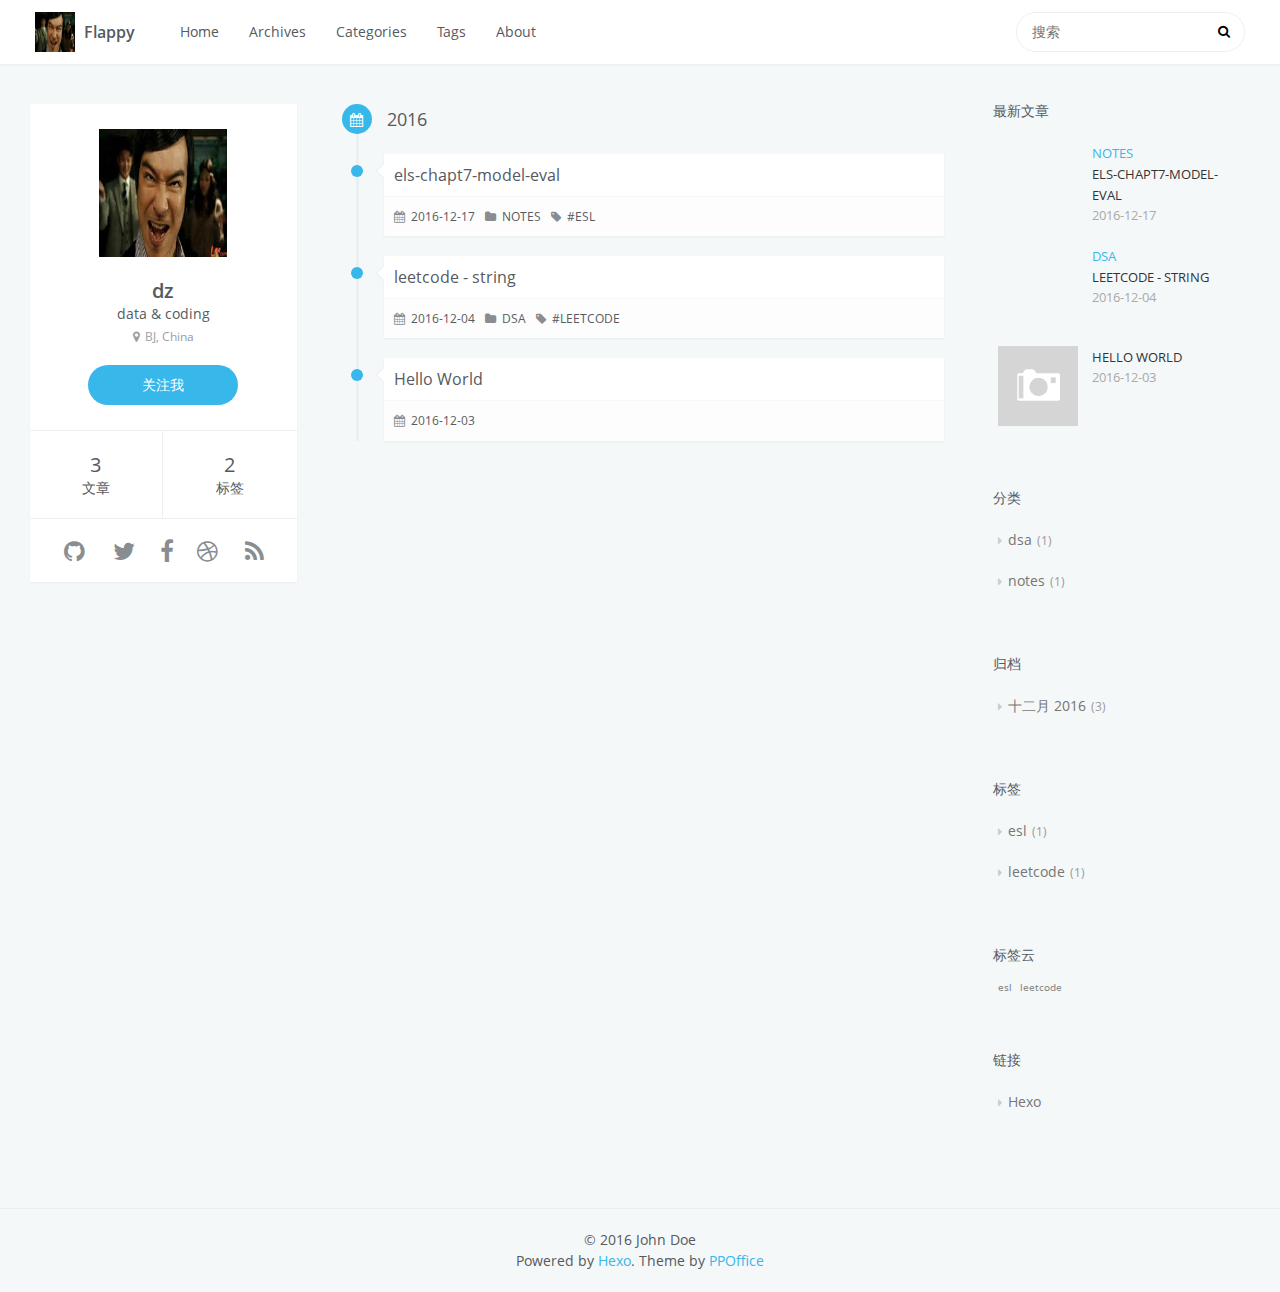
==== archives/index.html @ 5aeebd94 "Site updated: 2016-12-17 07:50:05" ====
<!DOCTYPE html>
<html lang=zh>
<head>
    <meta charset="utf-8">
    
    <title>归档 | Flappy</title>
    <meta name="viewport" content="width=device-width, initial-scale=1, maximum-scale=1" />
    <meta property="og:type" content="website">
<meta property="og:title" content="Flappy">
<meta property="og:url" content="http://yoursite.com/archives/index.html">
<meta property="og:site_name" content="Flappy">
<meta name="twitter:card" content="summary">
<meta name="twitter:title" content="Flappy">
    

    
        <link rel="alternate" href="/" title="Flappy" type="application/atom+xml" />
    

    

    <link rel="stylesheet" href="/libs/font-awesome/css/font-awesome.min.css">
    <link rel="stylesheet" href="/libs/open-sans/styles.css">
    <link rel="stylesheet" href="/libs/source-code-pro/styles.css">

    <link rel="stylesheet" href="/css/style.css">

    <script src="/libs/jquery/2.1.3/jquery.min.js"></script>
    
    
        <link rel="stylesheet" href="/libs/lightgallery/css/lightgallery.min.css">
    
    
        <link rel="stylesheet" href="/libs/justified-gallery/justifiedGallery.min.css">
    
    
    
    


</head>

<body>
    <div id="container">
        <header id="header">
    <div id="header-main" class="header-inner">
        <div class="outer">
            <a href="/" id="logo">
                <i class="logo"></i>
                <span class="site-title">Flappy</span>
            </a>
            <nav id="main-nav">
                
                    <a class="main-nav-link" href="/.">Home</a>
                
                    <a class="main-nav-link" href="/archives">Archives</a>
                
                    <a class="main-nav-link" href="/categories">Categories</a>
                
                    <a class="main-nav-link" href="/tags">Tags</a>
                
                    <a class="main-nav-link" href="/about">About</a>
                
            </nav>
            
                
                <nav id="sub-nav">
                    <div class="profile" id="profile-nav">
                        <a id="profile-anchor" href="javascript:;">
                            <img class="avatar" src="/css/images/th1.jpg" />
                            <i class="fa fa-caret-down"></i>
                        </a>
                    </div>
                </nav>
            
            <div id="search-form-wrap">

    <form class="search-form">
        <input type="text" class="ins-search-input search-form-input" placeholder="搜索" />
        <button type="submit" class="search-form-submit"></button>
    </form>
    <div class="ins-search">
    <div class="ins-search-mask"></div>
    <div class="ins-search-container">
        <div class="ins-input-wrapper">
            <input type="text" class="ins-search-input" placeholder="想要查找什么..." />
            <span class="ins-close ins-selectable"><i class="fa fa-times-circle"></i></span>
        </div>
        <div class="ins-section-wrapper">
            <div class="ins-section-container"></div>
        </div>
    </div>
</div>
<script>
(function (window) {
    var INSIGHT_CONFIG = {
        TRANSLATION: {
            POSTS: '文章',
            PAGES: '页面',
            CATEGORIES: '分类',
            TAGS: '标签',
            UNTITLED: '(未命名)',
        },
        ROOT_URL: '/',
        CONTENT_URL: '/content.json',
    };
    window.INSIGHT_CONFIG = INSIGHT_CONFIG;
})(window);
</script>
<script src="/js/insight.js"></script>

</div>
        </div>
    </div>
    <div id="main-nav-mobile" class="header-sub header-inner">
        <table class="menu outer">
            <tr>
                
                    <td><a class="main-nav-link" href="/.">Home</a></td>
                
                    <td><a class="main-nav-link" href="/archives">Archives</a></td>
                
                    <td><a class="main-nav-link" href="/categories">Categories</a></td>
                
                    <td><a class="main-nav-link" href="/tags">Tags</a></td>
                
                    <td><a class="main-nav-link" href="/about">About</a></td>
                
                <td>
                    
    <div class="search-form">
        <input type="text" class="ins-search-input search-form-input" placeholder="搜索" />
    </div>

                </td>
            </tr>
        </table>
    </div>
</header>

        <div class="outer">
            
                

<aside id="profile">
    <div class="inner profile-inner">
        <div class="base-info profile-block">
            <img id="avatar" src="/css/images/th1.jpg" />
            <h2 id="name">dz</h2>
            <h3 id="title">data &amp; coding</h3>
            <span id="location"><i class="fa fa-map-marker"></i>BJ, China</span>
            <a id="follow" target="_blank" href="https://github.com/psy2013GitHub">关注我</a>
        </div>
        <div class="article-info profile-block">
            <div class="article-info-block">
                3
                <span>文章</span>
            </div>
            <div class="article-info-block">
                2
                <span>标签</span>
            </div>
        </div>
        
        <div class="profile-block social-links">
            <table>
                <tr>
                    
                    
                    <td>
                        <a href="https://github.com/psy2013GitHub" target="_blank" title="github" class=tooltip>
                            <i class="fa fa-github"></i>
                        </a>
                    </td>
                    
                    <td>
                        <a href="/" target="_blank" title="twitter" class=tooltip>
                            <i class="fa fa-twitter"></i>
                        </a>
                    </td>
                    
                    <td>
                        <a href="/" target="_blank" title="facebook" class=tooltip>
                            <i class="fa fa-facebook"></i>
                        </a>
                    </td>
                    
                    <td>
                        <a href="/" target="_blank" title="dribbble" class=tooltip>
                            <i class="fa fa-dribbble"></i>
                        </a>
                    </td>
                    
                    <td>
                        <a href="/" target="_blank" title="rss" class=tooltip>
                            <i class="fa fa-rss"></i>
                        </a>
                    </td>
                    
                </tr>
            </table>
        </div>
        
    </div>
</aside>

            
            <section id="main"><div class="timeline timeline-wrap">
    
            <div class="timeline-row timeline-row-major">
                <span class="node"><i class="fa fa-calendar"></i></span>
                <h1 class="title">2016</h1>
            </div>
        
        <div class="timeline-row">
            <span class="node"></span>
            <div class="content">
                
    
        <h1 itemprop="name">
            <a class="timeline-article-title" href="/2016/12/17/els-chapt7-model-eval/">els-chapt7-model-eval</a>
        </h1>
    

                <div class="article-meta">
                    
    <div class="article-date">
        <i class="fa fa-calendar"></i>
        <a href="/2016/12/17/els-chapt7-model-eval/">
            <time datetime="2016-12-16T23:32:21.000Z" itemprop="datePublished">2016-12-17</time>
        </a>
    </div>


                    
    <div class="article-category">
    	<i class="fa fa-folder"></i>
        <a class="article-category-link" href="/categories/notes/">notes</a>
    </div>

                    
    <div class="article-tag">
        <i class="fa fa-tag"></i>
        <a class="tag-link" href="/tags/esl/">esl</a>
    </div>

                </div>
            </div>
        </div>
    
        <div class="timeline-row">
            <span class="node"></span>
            <div class="content">
                
    
        <h1 itemprop="name">
            <a class="timeline-article-title" href="/2016/12/04/leetcode-string/">leetcode - string</a>
        </h1>
    

                <div class="article-meta">
                    
    <div class="article-date">
        <i class="fa fa-calendar"></i>
        <a href="/2016/12/04/leetcode-string/">
            <time datetime="2016-12-04T08:10:46.000Z" itemprop="datePublished">2016-12-04</time>
        </a>
    </div>


                    
    <div class="article-category">
    	<i class="fa fa-folder"></i>
        <a class="article-category-link" href="/categories/dsa/">dsa</a>
    </div>

                    
    <div class="article-tag">
        <i class="fa fa-tag"></i>
        <a class="tag-link" href="/tags/leetcode/">leetcode</a>
    </div>

                </div>
            </div>
        </div>
    
        <div class="timeline-row">
            <span class="node"></span>
            <div class="content">
                
    
        <h1 itemprop="name">
            <a class="timeline-article-title" href="/2016/12/03/hello-world/">Hello World</a>
        </h1>
    

                <div class="article-meta">
                    
    <div class="article-date">
        <i class="fa fa-calendar"></i>
        <a href="/2016/12/03/hello-world/">
            <time datetime="2016-12-03T07:12:58.203Z" itemprop="datePublished">2016-12-03</time>
        </a>
    </div>


                    
                    
                </div>
            </div>
        </div>
    
</div>
</section>
            
                <aside id="sidebar">
   
        
    <div class="widget-wrap">
        <h3 class="widget-title">最新文章</h3>
        <div class="widget">
            <ul id="recent-post" class="">
                
                    <li>
                        
                        <div class="item-thumbnail">
                            <a href="/2016/12/17/els-chapt7-model-eval/" class="thumbnail">
    
    
        <span style="background-image:url(https://www.hdwallpapers.net/previews/frank-underwood-house-of-cards-659.jpg)" alt="els-chapt7-model-eval" class="thumbnail-image"></span>
    
</a>

                        </div>
                        
                        <div class="item-inner">
                            <p class="item-category"><a class="article-category-link" href="/categories/notes/">notes</a></p>
                            <p class="item-title"><a href="/2016/12/17/els-chapt7-model-eval/" class="title">els-chapt7-model-eval</a></p>
                            <p class="item-date"><time datetime="2016-12-16T23:32:21.000Z" itemprop="datePublished">2016-12-17</time></p>
                        </div>
                    </li>
                
                    <li>
                        
                        <div class="item-thumbnail">
                            <a href="/2016/12/04/leetcode-string/" class="thumbnail">
    
    
        <span style="background-image:url(https://www.hdwallpapers.net/previews/frank-underwood-house-of-cards-659.jpg)" alt="leetcode - string" class="thumbnail-image"></span>
    
</a>

                        </div>
                        
                        <div class="item-inner">
                            <p class="item-category"><a class="article-category-link" href="/categories/dsa/">dsa</a></p>
                            <p class="item-title"><a href="/2016/12/04/leetcode-string/" class="title">leetcode - string</a></p>
                            <p class="item-date"><time datetime="2016-12-04T08:10:46.000Z" itemprop="datePublished">2016-12-04</time></p>
                        </div>
                    </li>
                
                    <li>
                        
                        <div class="item-thumbnail">
                            <a href="/2016/12/03/hello-world/" class="thumbnail">
    
    
        <span class="thumbnail-image thumbnail-none"></span>
    
</a>

                        </div>
                        
                        <div class="item-inner">
                            <p class="item-category"></p>
                            <p class="item-title"><a href="/2016/12/03/hello-world/" class="title">Hello World</a></p>
                            <p class="item-date"><time datetime="2016-12-03T07:12:58.203Z" itemprop="datePublished">2016-12-03</time></p>
                        </div>
                    </li>
                
            </ul>
        </div>
    </div>

    
        
    <div class="widget-wrap">
        <h3 class="widget-title">分类</h3>
        <div class="widget">
            <ul class="category-list"><li class="category-list-item"><a class="category-list-link" href="/categories/dsa/">dsa</a><span class="category-list-count">1</span></li><li class="category-list-item"><a class="category-list-link" href="/categories/notes/">notes</a><span class="category-list-count">1</span></li></ul>
        </div>
    </div>

    
        
    <div class="widget-wrap">
        <h3 class="widget-title">归档</h3>
        <div class="widget">
            <ul class="archive-list"><li class="archive-list-item"><a class="archive-list-link" href="/archives/2016/12/">十二月 2016</a><span class="archive-list-count">3</span></li></ul>
        </div>
    </div>

    
        
    <div class="widget-wrap">
        <h3 class="widget-title">标签</h3>
        <div class="widget">
            <ul class="tag-list"><li class="tag-list-item"><a class="tag-list-link" href="/tags/esl/">esl</a><span class="tag-list-count">1</span></li><li class="tag-list-item"><a class="tag-list-link" href="/tags/leetcode/">leetcode</a><span class="tag-list-count">1</span></li></ul>
        </div>
    </div>

    
        
    <div class="widget-wrap">
        <h3 class="widget-title">标签云</h3>
        <div class="widget tagcloud">
            <a href="/tags/esl/" style="font-size: 10px;">esl</a> <a href="/tags/leetcode/" style="font-size: 10px;">leetcode</a>
        </div>
    </div>

    
        
    <div class="widget-wrap widget-list">
        <h3 class="widget-title">链接</h3>
        <div class="widget">
            <ul>
                
                    <li>
                        <a href="http://hexo.io">Hexo</a>
                    </li>
                
            </ul>
        </div>
    </div>


    
    <div id="toTop" class="fa fa-angle-up"></div>
</aside>
            
        </div>
        <footer id="footer">
    <div class="outer">
        <div id="footer-info" class="inner">
            &copy; 2016 John Doe<br>
            Powered by <a href="http://hexo.io/" target="_blank">Hexo</a>. Theme by <a href="http://github.com/ppoffice">PPOffice</a>
        </div>
    </div>
</footer>
        
    
    <script type="text/javascript">
    var duoshuoQuery = {short_name:'mythpsy'};
    (function() {
    var ds = document.createElement('script');
    ds.type = 'text/javascript';ds.async = true;
    ds.src = (document.location.protocol == 'https:' ? 'https:' : 'http:') + '//static.duoshuo.com/embed.js';
    ds.charset = 'UTF-8';
    (document.getElementsByTagName('head')[0]
    || document.getElementsByTagName('body')[0]).appendChild(ds);
    })();
    </script>



    
        <script src="/libs/lightgallery/js/lightgallery.min.js"></script>
        <script src="/libs/lightgallery/js/lg-thumbnail.min.js"></script>
        <script src="/libs/lightgallery/js/lg-pager.min.js"></script>
        <script src="/libs/lightgallery/js/lg-autoplay.min.js"></script>
        <script src="/libs/lightgallery/js/lg-fullscreen.min.js"></script>
        <script src="/libs/lightgallery/js/lg-zoom.min.js"></script>
        <script src="/libs/lightgallery/js/lg-hash.min.js"></script>
        <script src="/libs/lightgallery/js/lg-share.min.js"></script>
        <script src="/libs/lightgallery/js/lg-video.min.js"></script>
    
    
        <script src="/libs/justified-gallery/jquery.justifiedGallery.min.js"></script>
    



<!-- Custom Scripts -->
<script src="/js/main.js"></script>

    </div>
</body>
</html>
---- libs/open-sans/styles.css ----
/* cyrillic-ext */
@font-face {
    font-family: 'Open Sans';
    font-style: normal;
    font-weight: 400;
    src: local('Open Sans'), local('OpenSans'), url(fonts/K88pR3goAWT7BTt32Z01mxJtnKITppOI_IvcXXDNrsc.woff2) format('woff2');
    unicode-range: U+0460-052F, U+20B4, U+2DE0-2DFF, U+A640-A69F;
}
/* cyrillic */
@font-face {
    font-family: 'Open Sans';
    font-style: normal;
    font-weight: 400;
    src: local('Open Sans'), local('OpenSans'), url(fonts/RjgO7rYTmqiVp7vzi-Q5URJtnKITppOI_IvcXXDNrsc.woff2) format('woff2');
    unicode-range: U+0400-045F, U+0490-0491, U+04B0-04B1, U+2116;
}
/* greek-ext */
@font-face {
    font-family: 'Open Sans';
    font-style: normal;
    font-weight: 400;
    src: local('Open Sans'), local('OpenSans'), url(fonts/LWCjsQkB6EMdfHrEVqA1KRJtnKITppOI_IvcXXDNrsc.woff2) format('woff2');
    unicode-range: U+1F00-1FFF;
}
/* greek */
@font-face {
    font-family: 'Open Sans';
    font-style: normal;
    font-weight: 400;
    src: local('Open Sans'), local('OpenSans'), url(fonts/xozscpT2726on7jbcb_pAhJtnKITppOI_IvcXXDNrsc.woff2) format('woff2');
    unicode-range: U+0370-03FF;
}
/* vietnamese */
@font-face {
    font-family: 'Open Sans';
    font-style: normal;
    font-weight: 400;
    src: local('Open Sans'), local('OpenSans'), url(fonts/59ZRklaO5bWGqF5A9baEERJtnKITppOI_IvcXXDNrsc.woff2) format('woff2');
    unicode-range: U+0102-0103, U+1EA0-1EF1, U+20AB;
}
/* latin-ext */
@font-face {
    font-family: 'Open Sans';
    font-style: normal;
    font-weight: 400;
    src: local('Open Sans'), local('OpenSans'), url(fonts/u-WUoqrET9fUeobQW7jkRRJtnKITppOI_IvcXXDNrsc.woff2) format('woff2');
    unicode-range: U+0100-024F, U+1E00-1EFF, U+20A0-20AB, U+20AD-20CF, U+2C60-2C7F, U+A720-A7FF;
}
/* latin */
@font-face {
    font-family: 'Open Sans';
    font-style: normal;
    font-weight: 400;
    src: local('Open Sans'), local('OpenSans'), url(fonts/cJZKeOuBrn4kERxqtaUH3VtXRa8TVwTICgirnJhmVJw.woff2) format('woff2');
    unicode-range: U+0000-00FF, U+0131, U+0152-0153, U+02C6, U+02DA, U+02DC, U+2000-206F, U+2074, U+20AC, U+2212, U+2215, U+E0FF, U+EFFD, U+F000;
}
/* cyrillic-ext */
@font-face {
    font-family: 'Open Sans';
    font-style: normal;
    font-weight: 600;
    src: local('Open Sans Semibold'), local('OpenSans-Semibold'), url(fonts/MTP_ySUJH_bn48VBG8sNSq-j2U0lmluP9RWlSytm3ho.woff2) format('woff2');
    unicode-range: U+0460-052F, U+20B4, U+2DE0-2DFF, U+A640-A69F;
}
/* cyrillic */
@font-face {
    font-family: 'Open Sans';
    font-style: normal;
    font-weight: 600;
    src: local('Open Sans Semibold'), local('OpenSans-Semibold'), url(fonts/MTP_ySUJH_bn48VBG8sNSpX5f-9o1vgP2EXwfjgl7AY.woff2) format('woff2');
    unicode-range: U+0400-045F, U+0490-0491, U+04B0-04B1, U+2116;
}
/* greek-ext */
@font-face {
    font-family: 'Open Sans';
    font-style: normal;
    font-weight: 600;
    src: local('Open Sans Semibold'), local('OpenSans-Semibold'), url(fonts/MTP_ySUJH_bn48VBG8sNShWV49_lSm1NYrwo-zkhivY.woff2) format('woff2');
    unicode-range: U+1F00-1FFF;
}
/* greek */
@font-face {
    font-family: 'Open Sans';
    font-style: normal;
    font-weight: 600;
    src: local('Open Sans Semibold'), local('OpenSans-Semibold'), url(fonts/MTP_ySUJH_bn48VBG8sNSqaRobkAwv3vxw3jMhVENGA.woff2) format('woff2');
    unicode-range: U+0370-03FF;
}
/* vietnamese */
@font-face {
    font-family: 'Open Sans';
    font-style: normal;
    font-weight: 600;
    src: local('Open Sans Semibold'), local('OpenSans-Semibold'), url(fonts/MTP_ySUJH_bn48VBG8sNSv8zf_FOSsgRmwsS7Aa9k2w.woff2) format('woff2');
    unicode-range: U+0102-0103, U+1EA0-1EF1, U+20AB;
}
/* latin-ext */
@font-face {
    font-family: 'Open Sans';
    font-style: normal;
    font-weight: 600;
    src: local('Open Sans Semibold'), local('OpenSans-Semibold'), url(fonts/MTP_ySUJH_bn48VBG8sNSj0LW-43aMEzIO6XUTLjad8.woff2) format('woff2');
    unicode-range: U+0100-024F, U+1E00-1EFF, U+20A0-20AB, U+20AD-20CF, U+2C60-2C7F, U+A720-A7FF;
}
/* latin */
@font-face {
    font-family: 'Open Sans';
    font-style: normal;
    font-weight: 600;
    src: local('Open Sans Semibold'), local('OpenSans-Semibold'), url(fonts/MTP_ySUJH_bn48VBG8sNSugdm0LZdjqr5-oayXSOefg.woff2) format('woff2');
    unicode-range: U+0000-00FF, U+0131, U+0152-0153, U+02C6, U+02DA, U+02DC, U+2000-206F, U+2074, U+20AC, U+2212, U+2215, U+E0FF, U+EFFD, U+F000;
}
/* cyrillic-ext */
@font-face {
    font-family: 'Open Sans';
    font-style: italic;
    font-weight: 400;
    src: local('Open Sans Italic'), local('OpenSans-Italic'), url(fonts/xjAJXh38I15wypJXxuGMBjTOQ_MqJVwkKsUn0wKzc2I.woff2) format('woff2');
    unicode-range: U+0460-052F, U+20B4, U+2DE0-2DFF, U+A640-A69F;
}
/* cyrillic */
@font-face {
    font-family: 'Open Sans';
    font-style: italic;
    font-weight: 400;
    src: local('Open Sans Italic'), local('OpenSans-Italic'), url(fonts/xjAJXh38I15wypJXxuGMBjUj_cnvWIuuBMVgbX098Mw.woff2) format('woff2');
    unicode-range: U+0400-045F, U+0490-0491, U+04B0-04B1, U+2116;
}
/* greek-ext */
@font-face {
    font-family: 'Open Sans';
    font-style: italic;
    font-weight: 400;
    src: local('Open Sans Italic'), local('OpenSans-Italic'), url(fonts/xjAJXh38I15wypJXxuGMBkbcKLIaa1LC45dFaAfauRA.woff2) format('woff2');
    unicode-range: U+1F00-1FFF;
}
/* greek */
@font-face {
    font-family: 'Open Sans';
    font-style: italic;
    font-weight: 400;
    src: local('Open Sans Italic'), local('OpenSans-Italic'), url(fonts/xjAJXh38I15wypJXxuGMBmo_sUJ8uO4YLWRInS22T3Y.woff2) format('woff2');
    unicode-range: U+0370-03FF;
}
/* vietnamese */
@font-face {
    font-family: 'Open Sans';
    font-style: italic;
    font-weight: 400;
    src: local('Open Sans Italic'), local('OpenSans-Italic'), url(fonts/xjAJXh38I15wypJXxuGMBr6up8jxqWt8HVA3mDhkV_0.woff2) format('woff2');
    unicode-range: U+0102-0103, U+1EA0-1EF1, U+20AB;
}
/* latin-ext */
@font-face {
    font-family: 'Open Sans';
    font-style: italic;
    font-weight: 400;
    src: local('Open Sans Italic'), local('OpenSans-Italic'), url(fonts/xjAJXh38I15wypJXxuGMBiYE0-AqJ3nfInTTiDXDjU4.woff2) format('woff2');
    unicode-range: U+0100-024F, U+1E00-1EFF, U+20A0-20AB, U+20AD-20CF, U+2C60-2C7F, U+A720-A7FF;
}
/* latin */
@font-face {
    font-family: 'Open Sans';
    font-style: italic;
    font-weight: 400;
    src: local('Open Sans Italic'), local('OpenSans-Italic'), url(fonts/xjAJXh38I15wypJXxuGMBo4P5ICox8Kq3LLUNMylGO4.woff2) format('woff2');
    unicode-range: U+0000-00FF, U+0131, U+0152-0153, U+02C6, U+02DA, U+02DC, U+2000-206F, U+2074, U+20AC, U+2212, U+2215, U+E0FF, U+EFFD, U+F000;
}
---- libs/source-code-pro/styles.css ----
/* latin-ext */
@font-face {
  font-family: 'Source Code Pro';
  font-style: normal;
  font-weight: 400;
  src: local('Source Code Pro'), local('SourceCodePro-Regular'), url(fonts/mrl8jkM18OlOQN8JLgasDy2Q8seG17bfDXYR_jUsrzg.woff2) format('woff2');
  unicode-range: U+0100-024F, U+1E00-1EFF, U+20A0-20AB, U+20AD-20CF, U+2C60-2C7F, U+A720-A7FF;
}
/* latin */
@font-face {
  font-family: 'Source Code Pro';
  font-style: normal;
  font-weight: 400;
  src: local('Source Code Pro'), local('SourceCodePro-Regular'), url(fonts/mrl8jkM18OlOQN8JLgasD9V_2ngZ8dMf8fLgjYEouxg.woff2) format('woff2');
  unicode-range: U+0000-00FF, U+0131, U+0152-0153, U+02C6, U+02DA, U+02DC, U+2000-206F, U+2074, U+20AC, U+2212, U+2215, U+E0FF, U+EFFD, U+F000;
}
---- css/style.css ----
body {
  width: 100%;
}
body:before,
body:after {
  content: "";
  display: table;
}
body:after {
  clear: both;
}
html,
body,
div,
span,
applet,
object,
iframe,
h1,
h2,
h3,
h4,
h5,
h6,
p,
blockquote,
pre,
a,
abbr,
acronym,
address,
big,
cite,
code,
del,
dfn,
em,
img,
ins,
kbd,
q,
s,
samp,
small,
strike,
strong,
sub,
sup,
tt,
var,
dl,
dt,
dd,
ol,
ul,
li,
fieldset,
form,
label,
legend,
table,
caption,
tbody,
tfoot,
thead,
tr,
th,
td {
  margin: 0;
  padding: 0;
  border: 0;
  outline: 0;
  font-weight: inherit;
  font-style: inherit;
  font-family: inherit;
  font-size: 100%;
  vertical-align: baseline;
}
body {
  line-height: 1;
  color: #000;
  background: #fff;
}
ol,
ul {
  list-style: none;
}
table {
  border-collapse: separate;
  border-spacing: 0;
  vertical-align: middle;
}
caption,
th,
td {
  text-align: left;
  font-weight: normal;
  vertical-align: middle;
}
a img {
  border: none;
}
input,
button {
  margin: 0;
  padding: 0;
}
input::-moz-focus-inner,
button::-moz-focus-inner {
  border: 0;
  padding: 0;
}
html,
body,
#container {
  height: 100%;
}
body {
  color: #565a5f;
  background: #f5f8f9;
  font: 14px "open sans", "Helvetica Neue", "Microsoft Yahei", Helvetica, Arial, sans-serif;
  -webkit-text-size-adjust: 100%;
}
a {
  color: #38b7ea;
  text-decoration: none;
}
a:visited {
  color: #38b7ea;
}
code {
  margin: 0 2px;
  color: #e96900;
  padding: 3px 5px;
  font-size: 0.8em;
  border-radius: 2px;
  font-family: "Source Code Pro", Consolas, Monaco, Menlo, Consolas, monospace;
  background-color: #f8f8f8;
}
.outer {
  max-width: 1320px;
  margin: 0 auto;
  padding: 0 20px;
}
.outer:before,
.outer:after {
  content: "";
  display: table;
}
.outer:after {
  clear: both;
}
@media screen and (max-width: 559px) {
  .outer {
    padding: 0;
  }
}
.left,
.alignleft {
  float: left;
}
.right,
.alignright {
  float: right;
}
.clear {
  clear: both;
}
.logo {
  width: 40px;
  height: 40px;
  background-repeat: no-repeat;
  background-image: url("images/th.jpg");
  -webkit-background-size: 40px 40px;
  -moz-background-size: 40px 40px;
  background-size: 40px 40px;
}
#container {
  position: relative;
}
#container > .outer {
  margin-bottom: 30px;
}
@media screen and (min-width: 1200px) {
  #main {
    display: inline;
    float: left;
    width: 52.307692307692314%;
    margin: 0 0.769230769230769%;
  }
}
@media screen and (min-width: 800px) and (max-width: 1199px) {
  #main {
    display: inline;
    float: left;
    width: 67.6923076923077%;
    margin: 0 0.769230769230769%;
  }
}
@media screen and (min-width: 560px) and (max-width: 799px) {
  #main {
    width: 100%;
  }
}
@media screen and (max-width: 559px) {
  #main {
    width: 100%;
  }
}
.archive-article-header a,
.layout-wrap-inner.tag-cloud a,
.timeline-row .content h1 a,
.archive-article-header a:visited,
.layout-wrap-inner.tag-cloud a:visited,
.timeline-row .content h1 a:visited {
  color: #565a5f;
  -webkit-transition: 0.2s ease;
  -moz-transition: 0.2s ease;
  -ms-transition: 0.2s ease;
  transition: 0.2s ease;
}
.archive-article-header a:hover,
.layout-wrap-inner.tag-cloud a:hover,
.timeline-row .content h1 a:hover,
.archive-article-header a:visited:hover,
.layout-wrap-inner.tag-cloud a:visited:hover,
.timeline-row .content h1 a:visited:hover {
  color: #38b7ea;
}
.article-meta,
.archive-year,
.widget-title {
  line-height: 1em;
  text-decoration: none;
  text-transform: uppercase;
}
#header,
#profile .inner,
.article-inner,
#comments,
.archive-article,
.timeline-row .content,
#toTop {
  background: #fff;
  -webkit-box-shadow: 0 1px 2px rgba(0,0,0,0.05);
  box-shadow: 0 1px 2px rgba(0,0,0,0.05);
}
.article-entry h1,
.widget h1 {
  font-size: 2em;
}
.article-entry h2,
.widget h2 {
  font-size: 1.5em;
}
.article-entry h3,
.widget h3 {
  font-size: 1.3em;
}
.article-entry h4,
.widget h4 {
  font-size: 1.2em;
}
.article-entry h5,
.widget h5 {
  font-size: 1em;
}
.article-entry h6,
.widget h6 {
  font-size: 1em;
  color: #999;
}
.article-entry hr,
.widget hr {
  border: 1px dashed #eceff2;
}
.article-entry strong,
.widget strong {
  font-weight: bold;
}
.article-entry em,
.widget em,
.article-entry cite,
.widget cite {
  font-style: italic;
}
.article-entry sup,
.widget sup,
.article-entry sub,
.widget sub {
  font-size: 0.75em;
  line-height: 0;
  position: relative;
  vertical-align: baseline;
}
.article-entry sup,
.widget sup {
  top: -0.5em;
}
.article-entry sub,
.widget sub {
  bottom: -0.2em;
}
.article-entry small,
.widget small {
  font-size: 0.85em;
}
.article-entry acronym,
.widget acronym,
.article-entry abbr,
.widget abbr {
  border-bottom: 1px dotted;
}
.article-entry ul,
.widget ul,
.article-entry ol,
.widget ol,
.article-entry dl,
.widget dl {
  margin: 0 20px;
  line-height: 1.6em;
}
.article-entry ul ul,
.widget ul ul,
.article-entry ol ul,
.widget ol ul,
.article-entry ul ol,
.widget ul ol,
.article-entry ol ol,
.widget ol ol {
  margin-top: 0;
  margin-bottom: 0;
}
.article-entry ul,
.widget ul {
  list-style: disc;
}
.article-entry ol,
.widget ol {
  list-style: decimal;
}
.article-entry dt,
.widget dt {
  font-weight: bold;
}
#header {
  background: #fff;
  position: relative;
}
#header a,
#header a:visited {
  white-space: nowrap;
  -webkit-transition: 0.2s ease;
  -moz-transition: 0.2s ease;
  -ms-transition: 0.2s ease;
  transition: 0.2s ease;
  color: #565a5f;
}
#header a:hover {
  color: #38b7ea;
}
.header-inner #logo,
#main-nav,
#sub-nav,
#search-form-wrap {
  height: 40px;
  line-height: 40px;
  padding: 12px 15px;
}
.header-inner #logo,
#main-nav {
  float: left;
}
#sub-nav,
#search-form-wrap {
  float: right;
}
.header-inner {
  height: 100%;
  position: relative;
}
.header-inner #logo {
  display: inline-block;
}
.header-inner #logo .logo {
  margin-right: 5px;
  display: inline-block;
}
.header-inner #logo .site-title {
  font-size: 16px;
  display: inline-block;
  vertical-align: top;
  font-weight: 600;
}
#header-title {
  text-align: center;
  height: 40px;
  position: absolute;
  top: 50%;
  left: 0;
  margin-top: -20px;
}
.header-sub {
  border-top: 1px solid #eceff2;
}
.header-sub ul {
  margin: 0 15px;
}
.header-sub ul:before,
.header-sub ul:after {
  content: "";
  display: table;
}
.header-sub ul:after {
  clear: both;
}
.header-sub ul li {
  float: left;
  margin: 0 10px;
}
.header-sub ul li a {
  display: inline-block;
  line-height: 48px;
}
.header-sub .main-nav-link {
  display: inline-block;
  line-height: 48px;
}
@media screen and (min-width: 560px) and (max-width: 799px) {
  #header-sub {
    display: none;
  }
}
@media screen and (max-width: 559px) {
  #header-sub {
    display: none;
  }
}
@media screen and (min-width: 560px) and (max-width: 799px) {
  #main-nav {
    display: none;
  }
}
@media screen and (max-width: 559px) {
  #main-nav {
    display: none;
  }
}
@media screen and (min-width: 800px) and (max-width: 1199px) {
  #main-nav-mobile {
    display: none;
  }
}
@media screen and (min-width: 1200px) {
  #main-nav-mobile {
    display: none;
  }
}
.nav-icon,
.main-nav-link {
  float: left;
  display: block;
  padding: 0 15px;
}
.nav-icon {
  text-align: center;
  font-size: 14px;
  width: 14px;
  height: 14px;
  position: relative;
  cursor: pointer;
  height: 40px !important;
  line-height: 40px !important;
}
.main-nav-link {
  font-weight: 300;
}
@media screen and (min-width: 1200px) {
  #sub-nav {
    display: none;
  }
}
#sub-nav #profile-nav #profile-anchor {
  display: block;
  height: 40px;
  line-height: 40px;
}
#sub-nav #profile-nav #profile-anchor:before,
#sub-nav #profile-nav #profile-anchor:after {
  content: "";
  display: table;
}
#sub-nav #profile-nav #profile-anchor:after {
  clear: both;
}
#sub-nav #profile-nav .avatar,
#sub-nav #profile-nav .fa {
  float: left;
}
#sub-nav #profile-nav .avatar {
  width: 40px;
  height: 40px;
  margin-right: 8px;
}
#sub-nav #profile-nav .fa {
  line-height: 40px;
}
@media screen and (max-width: 559px) {
  #search-form-wrap {
    display: none;
  }
}
#search-form-wrap .search-form {
  position: relative;
}
#search-form-wrap .search-form .search-form-input {
  width: 100%;
  padding: 0 30px 0 15px;
  line-height: 40px;
  height: 40px !important;
  border-radius: 21px;
}
#search-form-wrap .search-form .search-form-input::-webkit-search-results-decoration,
#search-form-wrap .search-form .search-form-input::-webkit-search-cancel-button {
  -webkit-appearance: none;
}
#search-form-wrap .search-form .search-form-submit {
  top: 50%;
  right: 15px;
  border: none;
  cursor: pointer;
  margin-top: -7px;
  background: none;
  position: absolute;
  font: 13px font-icon;
  font-family: 'FontAwesome';
}
#search-form-wrap .search-form .search-form-submit:before {
  content: '\f002';
}
#search-form-wrap .search-form .search-form-submit:hover,
#search-form-wrap .search-form .search-form-submit:focus {
  color: #777;
}
.search-form-input,
.search-form-input.ins-search-input,
.search-form-input.st-ui-search-input,
.search-form-input.st-default-search-input {
  -webkit-appearance: textarea;
  -webkit-appearance: textarea;
  -moz-appearance: textarea;
  appearance: textarea;
  padding: 0;
  width: 200px;
  -webkit-box-shadow: none;
  box-shadow: none;
  color: #565a5f;
  -webkit-transition: 0.2s ease;
  -moz-transition: 0.2s ease;
  -ms-transition: 0.2s ease;
  transition: 0.2s ease;
  -webkit-box-sizing: border-box;
  -moz-box-sizing: border-box;
  box-sizing: border-box;
  height: auto !important;
  line-height: 1.6em;
  outline: none !important;
  background: none !important;
  font: 14px "open sans", "Helvetica Neue", "Microsoft Yahei", Helvetica, Arial, sans-serif;
  border: 1px solid #eceff2 !important;
}
.search-form-input:focus,
.search-form-input.ins-search-input:focus,
.search-form-input.st-ui-search-input:focus,
.search-form-input.st-default-search-input:focus {
  border-color: #38b7ea !important;
}
.search-form-input::-webkit-search-results-decoration,
.search-form-input.ins-search-input::-webkit-search-results-decoration,
.search-form-input.st-ui-search-input::-webkit-search-results-decoration,
.search-form-input.st-default-search-input::-webkit-search-results-decoration,
.search-form-input::-webkit-search-cancel-button,
.search-form-input.ins-search-input::-webkit-search-cancel-button,
.search-form-input.st-ui-search-input::-webkit-search-cancel-button,
.search-form-input.st-default-search-input::-webkit-search-cancel-button {
  -webkit-appearance: none;
}
#main-nav-mobile {
  overflow-y: hidden;
  overflow-x: auto;
}
#main-nav-mobile .menu {
  margin: 0;
  height: 48px;
}
#main-nav-mobile .menu:before,
#main-nav-mobile .menu:after {
  content: "";
  display: table;
}
#main-nav-mobile .menu:after {
  clear: both;
}
#main-nav-mobile .menu .search-form-input {
  display: none;
  padding: 0 10px;
  margin-right: 15px;
  height: 32px;
  line-height: 32px;
  border-radius: 16px;
}
@media screen and (max-width: 559px) {
  #main-nav-mobile .menu .search-form-input {
    display: block;
  }
}
#main-nav-mobile .menu .search-form-input::-webkit-search-results-decoration,
#main-nav-mobile .menu .search-form-input::-webkit-search-cancel-button {
  -webkit-appearance: none;
}
.bio {
  text-align: center;
}
#profile .inner .bio h2 {
  font-size: 1.3em;
  font-weight: bold;
  margin-top: 15px;
}
#profile .inner .bio p {
  margin: 5px 20px 10px 20px;
  text-align: justify;
  max-width: 300px;
  line-height: 1.5em;
}
.profile-block {
  padding: 15px 20px;
  border-bottom: 1px solid #eceff2;
}
.profile-block:last-child {
  border-bottom: none;
}
#profile {
  display: inline;
  float: left;
  width: 21.53846153846154%;
  margin: 0 0.769230769230769%;
  display: none;
}
@media screen and (min-width: 1200px) {
  #profile {
    display: block;
  }
}
#profile .inner {
  margin-top: 40px;
  background: #fff;
}
#profile .inner .base-info #avatar {
  display: block;
  margin: 10px auto 20px;
  width: 128px;
  height: 128px;
}
#profile .inner .base-info #name,
#profile .inner .base-info #title,
#profile .inner .base-info #location {
  display: block;
  text-align: center;
}
#profile .inner .base-info #name {
  font-size: 20px;
  font-weight: 600;
}
#profile .inner .base-info #location {
  font-size: 12px;
  margin-top: 5px;
  color: #9a9ea3;
}
#profile .inner .base-info #location .fa {
  margin-right: 5px;
}
#profile .inner .base-info #follow {
  color: #fff;
  width: 150px;
  height: 40px;
  display: block;
  font-size: 14px;
  line-height: 40px;
  text-align: center;
  margin: 20px auto 10px;
  background: #38b7ea;
  border-radius: 20px;
  -webkit-transition: 0.2s ease;
  -moz-transition: 0.2s ease;
  -ms-transition: 0.2s ease;
  transition: 0.2s ease;
}
#profile .inner .base-info #follow:hover {
  background: #49c8fb;
}
#profile .inner .article-info {
  padding: 0px;
}
#profile .inner .article-info:before,
#profile .inner .article-info:after {
  content: "";
  display: table;
}
#profile .inner .article-info:after {
  clear: both;
}
#profile .inner .article-info .article-info-block {
  width: 50%;
  float: left;
  padding: 20px 15px;
  text-align: center;
  -webkit-box-sizing: border-box;
  -moz-box-sizing: border-box;
  box-sizing: border-box;
  font-size: 20px;
}
#profile .inner .article-info .article-info-block span {
  display: block;
  font-size: 14px;
  text-transform: uppercase;
}
#profile .inner .article-info .article-info-block:first-child {
  border-right: 1px solid #eceff2;
}
#profile .inner .social-links > table {
  width: 100%;
}
#profile .inner .social-links > table td {
  text-align: center;
  font-size: 24px;
}
#profile .inner .social-links > table td a {
  position: relative;
  -webkit-transition: 0.2s ease;
  -moz-transition: 0.2s ease;
  -ms-transition: 0.2s ease;
  transition: 0.2s ease;
  color: #898d92;
}
#profile .inner .social-links > table td a:hover {
  color: #565a5f;
}
#profile .inner .social-links > table td a.tooltip:hover:after {
  right: -50%;
  top: -41px;
  color: #fff;
  background: #333;
  font-size: 14px;
  content: attr(title);
  display: block;
  padding: 5px 15px;
  position: absolute;
  white-space: nowrap;
  border-radius: 2px;
  text-transform: uppercase;
  -webkit-box-shadow: 0 0 2px rgba(0,0,0,0.2);
  box-shadow: 0 0 2px rgba(0,0,0,0.2);
  z-index: 1;
}
#profile .inner .social-links > table td a.tooltip:hover:before {
  top: -12px;
  right: 8px;
  border: solid;
  border-color: #333 transparent;
  border-width: 5px 5px 0 5px;
  content: "";
  display: block;
  position: absolute;
  z-index: 2;
}
#profile.card {
  top: 50px;
  right: 20px;
  z-index: 999;
  display: block;
  min-width: 280px;
  position: absolute;
}
#profile.card .profile-inner {
  position: relative;
  -webkit-box-shadow: 0 2px 5px rgba(0,0,0,0.2);
  box-shadow: 0 2px 5px rgba(0,0,0,0.2);
}
#profile.card .profile-inner:before,
#profile.card .profile-inner:after {
  z-index: 1;
  content: '';
  top: -20px;
  right: 10px;
  position: absolute;
  border-width: 10px;
  border-style: solid;
  border-color: transparent transparent #fff transparent;
}
#profile.card .profile-inner:after {
  z-index: 0;
  border-color: transparent transparent #dbdee1 transparent;
}
.article {
  margin: 40px 0;
}
.article-inner {
  overflow: hidden;
}
.article-banner {
  width: 100%;
  height: auto;
}
.article-header {
  padding: 20px 20px 0;
}
.article-header .article-title {
  display: block;
  margin-bottom: 14px;
}
.article-title {
  font-size: 2em;
  color: #565a5f;
  text-decoration: none;
  line-height: 1.3em;
}
a.article-title:visited {
  color: #565a5f;
}
a.article-title:hover {
  color: #38b7ea;
}
@media screen and (max-width: 559px) {
  .article-title {
    font-size: 1.6em;
  }
}
@media screen and (min-width: 560px) and (max-width: 799px) {
  .article-title {
    font-size: 1.6em;
  }
}
.article-meta {
  line-height: 1.6em;
}
.article-meta:before,
.article-meta:after {
  content: "";
  display: table;
}
.article-meta:after {
  clear: both;
}
.article-meta > div {
  float: left;
  margin-right: 10px;
}
.article-meta > div .fa {
  margin-right: 3px;
}
.article-meta a {
  color: #565a5f;
}
.article-meta a:hover {
  color: #38b7ea;
}
.article-category .fa-angle-right {
  margin: 0 5px;
}
.article-tag .tag-link:before {
  content: "#";
}
.article-entry {
  color: #565a5f;
  padding: 0 20px;
  line-height: 1.6em;
}
.article-entry:before,
.article-entry:after {
  content: "";
  display: table;
}
.article-entry:after {
  clear: both;
}
.article-entry p,
.article-entry table {
  line-height: 1.6em;
  margin: 1.6em 0;
}
.article-entry h1,
.article-entry h2,
.article-entry h3,
.article-entry h4,
.article-entry h5,
.article-entry h6 {
  font-weight: bold;
}
.article-entry h1,
.article-entry h2,
.article-entry h3,
.article-entry h4,
.article-entry h5,
.article-entry h6 {
  line-height: 1.3em;
  margin: 1.3em 0;
}
.article-entry a {
  color: #38b7ea;
  text-decoration: none;
}
.article-entry a:hover {
  text-decoration: underline;
}
.article-entry ul,
.article-entry ol,
.article-entry dl {
  margin-top: 1.6em;
  margin-bottom: 1.6em;
}
.article-entry img,
.article-entry video {
  max-width: 100%;
  height: auto;
  display: block;
  margin: auto;
}
.article-entry iframe {
  border: none;
}
.article-entry table {
  width: 100%;
  border-collapse: collapse;
  border-spacing: 0;
}
.article-entry th {
  font-weight: bold;
  border-bottom: 3px solid #eceff2;
  padding-bottom: 0.5em;
}
.article-entry td {
  border-bottom: 1px solid #eceff2;
  padding: 10px 0;
}
.article-entry blockquote {
  position: relative;
  font-family: Georgia, "Times New Roman", "Microsoft Yahei", serif;
  font-size: 1.1em;
  margin: 0 -20px;
  padding: 10px 20px 10px 54px;
  background: #fcfcfc;
  border-left: 4px solid #eee;
}
.article-entry blockquote:before {
  top: 20px;
  left: 10px;
  content: "\f10d";
  color: #e2e2e2;
  font-size: 32px;
  font-family: FontAwesome;
  text-align: center;
  position: absolute;
}
.article-entry blockquote footer {
  font-size: 14px;
  margin: 1.6em 0;
  font-family: "open sans", "Helvetica Neue", "Microsoft Yahei", Helvetica, Arial, sans-serif;
}
.article-entry blockquote footer cite:before {
  content: "—";
  padding: 0 0.5em;
}
.article-entry .pullquote {
  text-align: left;
  width: 45%;
  margin: 0;
}
.article-entry .pullquote.left {
  margin-left: 0.5em;
  margin-right: 1em;
}
.article-entry .pullquote.right {
  margin-right: 0.5em;
  margin-left: 1em;
}
.article-entry .caption {
  color: #999;
  display: block;
  font-size: 0.9em;
  margin-top: 0.5em;
  position: relative;
  text-align: center;
}
.article-entry .video-container {
  position: relative;
  padding-top: 56.25%;
  height: 0;
  overflow: hidden;
}
.article-entry .video-container iframe,
.article-entry .video-container object,
.article-entry .video-container embed {
  position: absolute;
  top: 0;
  left: 0;
  width: 100%;
  height: 100%;
  margin-top: 0;
}
.article-more-link a {
  display: inline-block;
  line-height: 1em;
  padding: 6px 15px;
  border-radius: 15px;
  background: #f5f8f9;
  color: #999;
  text-shadow: 0 1px #fff;
  text-decoration: none;
}
.article-more-link a:hover {
  background: #38b7ea;
  color: #fff;
  text-decoration: none;
  text-shadow: 0 1px #169cd2;
}
.article-footer {
  font-size: 0.85em;
  line-height: 1.6em;
  border-top: 1px solid #eceff2;
  padding-top: 1.6em;
  margin: 0 20px 20px;
}
.article-footer:before,
.article-footer:after {
  content: "";
  display: table;
}
.article-footer:after {
  clear: both;
}
.article-footer a {
  color: #999;
  text-decoration: none;
}
.article-footer a:hover {
  color: #565a5f;
}
.article-comment-link {
  float: right;
}
.article-comment-link:before {
  content: "\f075";
  font-family: FontAwesome;
  padding-right: 5px;
}
.share-container {
  float: left;
}
.article-share-link {
  float: right;
  cursor: pointer;
  margin-left: 20px;
}
.article-share-link .fa-share {
  margin-right: 5px;
}
#article-nav {
  position: relative;
}
#article-nav:before,
#article-nav:after {
  content: "";
  display: table;
}
#article-nav:after {
  clear: both;
}
@media screen and (min-width: 1200px) {
  #article-nav {
    margin: 40px 0;
  }
  #article-nav:before {
    width: 8px;
    height: 8px;
    position: absolute;
    top: 50%;
    left: 50%;
    margin-top: -4px;
    margin-left: -4px;
    content: "";
    border-radius: 50%;
    background: #787c81;
  }
}
.article-nav-link-wrap {
  text-decoration: none;
  color: #999;
  -webkit-box-sizing: border-box;
  -moz-box-sizing: border-box;
  box-sizing: border-box;
  margin-top: 40px;
  text-align: center;
  display: block;
}
.article-nav-link-wrap:hover {
  color: #565a5f;
}
@media screen and (min-width: 1200px) {
  .article-nav-link-wrap {
    width: 50%;
    margin-top: 0;
  }
}
@media screen and (min-width: 1200px) {
  #article-nav-newer {
    float: left;
    text-align: right;
    padding-right: 20px;
  }
}
@media screen and (min-width: 1200px) {
  #article-nav-older {
    float: right;
    text-align: left;
    padding-left: 20px;
  }
}
.article-nav-caption {
  letter-spacing: 2px;
  line-height: 1em;
  font-weight: bold;
  color: #565a5f;
  text-transform: uppercase;
}
#article-nav-newer .article-nav-caption {
  margin-right: -2px;
}
.article-nav-title {
  font-size: 0.85em;
  margin-top: 0.5em;
  color: #565a5f;
  line-height: 1.6em;
}
.article-share-box {
  position: absolute;
  display: none;
  background: #fff;
  -webkit-box-shadow: 0px 2px 2px rgba(0,0,0,0.1);
  box-shadow: 0px 2px 2px rgba(0,0,0,0.1);
  border-radius: 3px;
  margin-left: -145px;
  overflow: hidden;
  z-index: 1;
}
.article-share-box.on {
  display: block;
}
.article-share-input {
  width: 100%;
  background: none;
  -webkit-box-sizing: border-box;
  -moz-box-sizing: border-box;
  box-sizing: border-box;
  font: 14px "open sans", "Helvetica Neue", "Microsoft Yahei", Helvetica, Arial, sans-serif;
  padding: 0 10px;
  color: #565a5f;
  outline: none;
  border: 1px solid #eceff2;
  border-radius: 3px 3px 0 0;
  height: 36px;
  line-height: 36px;
}
.article-share-links {
  background: #f5f8f9;
}
.article-share-links:before,
.article-share-links:after {
  content: "";
  display: table;
}
.article-share-links:after {
  clear: both;
}
.article-share-twitter,
.article-share-facebook,
.article-share-pinterest,
.article-share-google {
  width: 50px;
  height: 36px;
  display: block;
  float: left;
  position: relative;
  color: #999;
  text-shadow: 0 1px #fff;
}
.article-share-twitter:before,
.article-share-facebook:before,
.article-share-pinterest:before,
.article-share-google:before {
  font-size: 20px;
  width: 20px;
  height: 20px;
  position: absolute;
  top: 50%;
  left: 50%;
  margin-top: -10px;
  margin-left: -10px;
  text-align: center;
}
.article-share-twitter:hover,
.article-share-facebook:hover,
.article-share-pinterest:hover,
.article-share-google:hover {
  color: #fff;
}
.article-share-twitter:hover {
  background: #00aced;
  text-shadow: 0 1px #008abe;
}
.article-share-facebook:hover {
  background: #3b5998;
  text-shadow: 0 1px #2f477a;
}
.article-share-pinterest:hover {
  background: #cb2027;
  text-shadow: 0 1px #a21a1f;
}
.article-share-google:hover {
  background: #dd4b39;
  text-shadow: 0 1px #be3221;
}
.article-gallery {
  overflow: hidden;
  background: #000;
  position: relative;
  text-align: center;
  margin: 1.6em 0;
}
.article-gallery .gallery-item {
  display: none;
  max-width: 100%;
}
.article-gallery .gallery-item:before,
.article-gallery .gallery-item:after {
  top: 50%;
  width: 40px;
  height: 36px;
  font-size: 36px;
  line-height: 36px;
  margin-top: -18px;
  position: absolute;
  font-family: FontAwesome;
  color: rgba(255,255,255,0.5);
}
.article-gallery .gallery-item:hover:before,
.article-gallery .gallery-item:hover:after {
  color: rgba(255,255,255,0.8);
}
.article-gallery .gallery-item:before {
  left: 0;
  content: "\f104";
}
.article-gallery .gallery-item:after {
  right: 0;
  content: "\f105";
}
.article-gallery .gallery-item:first-child {
  display: block;
}
.article-gallery .gallery-item img {
  display: block;
  max-width: 100%;
  margin: 0 auto;
}
.toc-article {
  background: #f9f9f9;
  margin: 2em 0 0 0.2em;
  padding: 1em;
  border-radius: 0px;
}
.toc-article .toc-title {
  font-size: 120%;
}
.toc-article strong {
  padding: 0.3em 1;
}
ol.toc {
  width: 100%;
  margin: 1em 2em 0 0;
}
#toc {
  line-height: 1em;
  font-size: 0.8em;
  float: right;
}
#toc .toc {
  padding: 0;
}
#toc .toc li {
  list-style-type: none;
}
#toc .toc-child {
  padding-left: 0em;
}
#toc.toc-aside {
  display: none;
  width: 13%;
  position: fixed;
  right: 2%;
  top: 320px;
  overflow: hidden;
  line-height: 1.5em;
  font-size: 1em;
  color: color-heading;
  opacity: 0.6;
  -webkit-transition: opacity 1s ease-out;
  -moz-transition: opacity 1s ease-out;
  -ms-transition: opacity 1s ease-out;
  transition: opacity 1s ease-out;
}
#toc.toc-aside strong {
  padding: 0.3em 0;
  color: color-font;
}
#toc.toc-aside:hover {
  -webkit-transition: opacity 0.3s ease-out;
  -moz-transition: opacity 0.3s ease-out;
  -ms-transition: opacity 0.3s ease-out;
  transition: opacity 0.3s ease-out;
  opacity: 1;
}
#toc.toc-aside a {
  -webkit-transition: color 1s ease-out;
  -moz-transition: color 1s ease-out;
  -ms-transition: color 1s ease-out;
  transition: color 1s ease-out;
}
#toc.toc-aside a:hover {
  color: color-theme;
  -webkit-transition: color 0.3s ease-out;
  -moz-transition: color 0.3s ease-out;
  -ms-transition: color 0.3s ease-out;
  transition: color 0.3s ease-out;
}
.lg-outer .lg-thumb-item {
  border-radius: 0 !important;
}
#comments {
  padding: 20px;
  margin: 40px 0;
}
#comments a {
  color: #38b7ea;
}
.archives:before,
.archives:after {
  content: "";
  display: table;
}
.archives:after {
  clear: both;
}
.archives .article:first-child {
  margin: 20px 0;
}
.archive-year-wrap,
.archive-category-wrap,
.archive-tag-wrap,
.layout-title {
  font-size: 1.4em;
  margin: 40px 0 20px 0;
}
@media screen and (max-width: 559px) {
  .archive-year-wrap,
  .archive-category-wrap,
  .archive-tag-wrap,
  .layout-title {
    padding: 0 15px;
    font-size: 1.2em;
  }
}
.archive-year-wrap .fa,
.archive-category-wrap .fa,
.archive-tag-wrap .fa,
.layout-title .fa {
  margin-right: 3px;
}
.archive-year-wrap .archive-year,
.archive-category-wrap .archive-year,
.archive-tag-wrap .archive-year,
.layout-title .archive-year {
  color: #565a5f;
}
.archive-year-wrap .archive-year:hover,
.archive-category-wrap .archive-year:hover,
.archive-tag-wrap .archive-year:hover,
.layout-title .archive-year:hover {
  color: #38b7ea;
}
@media screen and (max-width: 559px) {
  .layout-wrap-inner {
    padding: 0 15px;
  }
}
.archive-article {
  -webkit-column-break-inside: avoid;
  page-break-inside: avoid;
  overflow: hidden;
  break-inside: avoid-column;
  padding: 0;
  margin-bottom: 15px;
}
.archive-article:before,
.archive-article:after {
  content: "";
  display: table;
}
.archive-article:after {
  clear: both;
}
.archive-article.archive-type-summary {
  padding: 15px;
}
.archive-article.archive-type-summary .article-entry {
  padding: 0;
}
.archive-article.archive-type-summary .article-entry p {
  margin: 12px 0;
}
.archive-article .archive-article-content,
.archive-article .archive-article-thumbnail {
  display: table-cell;
  vertical-align: top;
}
@media screen and (max-width: 559px) {
  .archive-article .archive-article-content,
  .archive-article .archive-article-thumbnail {
    display: block;
  }
}
.archive-article .archive-article-thumbnail {
  width: 160px;
  padding-right: 15px;
}
@media screen and (max-width: 559px) {
  .archive-article .archive-article-thumbnail {
    width: 100%;
    padding-bottom: 15px;
  }
}
.archive-article .archive-article-thumbnail .thumbnail {
  height: 0;
  width: 100%;
  padding-bottom: 56.25%;
  display: block;
  position: relative;
  overflow: hidden;
}
.archive-article .archive-article-thumbnail .thumbnail span {
  width: 100%;
  height: 100%;
  display: block;
}
.archive-article .archive-article-thumbnail .thumbnail .thumbnail-image {
  position: absolute;
  -webkit-background-size: cover;
  -moz-background-size: cover;
  background-size: cover;
  background-position: center;
}
.archive-article .archive-article-thumbnail .thumbnail .thumbnail-none {
  background-image: url("images/thumb-default-small.png");
}
.archive-article-title {
  display: block;
  font-size: 1.6em;
  line-height: 1.4em;
  margin-bottom: 12px;
}
@media screen and (max-width: 559px) {
  .archive-article-title {
    display: block;
    font-size: 1.3em;
  }
}
.archive-article-date {
  display: block;
  margin-top: 8px;
}
.layout-wrap-inner.list-categories ul {
  margin-left: 15px;
  list-style: none;
}
.layout-wrap-inner.list-categories ul li,
.layout-wrap-inner.list-categories ul .category-list-child {
  padding: 10px 0;
  font-size: 14px;
  border-bottom: 1px solid border-color;
}
.layout-wrap-inner.list-categories ul li a,
.layout-wrap-inner.list-categories ul .category-list-child a {
  color: #777;
}
.layout-wrap-inner.list-categories ul ul,
.layout-wrap-inner.list-categories ul ol {
  list-style: none;
}
.layout-wrap-inner.list-categories ul ul li,
.layout-wrap-inner.list-categories ul ol li {
  border: none;
}
.layout-wrap-inner.list-categories ul ul li:last-child,
.layout-wrap-inner.list-categories ul ol li:last-child {
  padding-bottom: 0px;
}
.layout-wrap-inner.list-categories li a:before {
  color: #ccc;
  content: "\f0da";
  font-size: 12px;
  margin-right: 6px;
  font-family: FontAwesome;
  -webkit-transition: 0.2s ease;
  -moz-transition: 0.2s ease;
  -ms-transition: 0.2s ease;
  transition: 0.2s ease;
}
.layout-wrap-inner.list-categories li a:hover:before {
  color: #333;
}
.layout-wrap-inner.tag-cloud a {
  margin-right: 8px;
}
.layout-wrap-inner.tag-cloud a:before {
  content: '#';
}
#page-nav {
  margin: 40px auto;
  text-align: center;
  color: #999;
  overflow: hidden;
}
#page-nav:before,
#page-nav:after {
  content: "";
  display: table;
}
#page-nav:after {
  clear: both;
}
#page-nav a,
#page-nav span {
  height: 32px;
  padding: 0 10px;
  line-height: 32px;
  text-align: center;
  display: inline-block;
  border-radius: 2px;
}
#page-nav a {
  color: #999;
  text-decoration: none;
}
#page-nav a:hover {
  color: #fff;
  background: #38b7ea;
}
#page-nav .page-number {
  display: inline-block;
}
@media screen and (max-width: 559px) {
  #page-nav .page-number {
    display: none;
  }
}
#page-nav .current {
  color: #565a5f;
  font-weight: bold;
}
.timeline-wrap {
  margin: 40px 20px 40px 40px;
  border-left: 3px solid #eceff2;
}
@media screen and (max-width: 559px) {
  .timeline-wrap {
    margin: 40px 20px 40px 30px;
  }
}
@media screen and (min-width: 560px) and (max-width: 799px) {
  .timeline-wrap {
    margin: 40px 20px 40px 30px;
  }
}
.timeline-row {
  margin: 20px 0;
}
.timeline-row:before,
.timeline-row:after {
  content: "";
  display: table;
}
.timeline-row:after {
  clear: both;
}
.timeline-row .node,
.timeline-row .title {
  float: left;
}
.timeline-row .node {
  width: 12px;
  color: #fff;
  height: 12px;
  border-radius: 50%;
  margin: 11px 0 0 -8px;
  display: inline-block;
  background-color: #38b7ea;
}
.timeline-row .content {
  margin-left: 25px;
  position: relative;
}
.timeline-row .content:after,
.timeline-row .content:before {
  content: '';
  position: absolute;
  display: inline-block;
}
.timeline-row .content:after {
  top: 10px;
  left: -14px;
  border: 7px solid transparent;
  border-right-color: #fff;
}
.timeline-row .content:before {
  top: 9px;
  left: -16px;
  border: 8px solid transparent;
  border-right-color: rgba(0,0,0,0.05);
}
.timeline-row .content h1,
.timeline-row .content .article-meta {
  padding: 10px;
}
.timeline-row .content h1 {
  font-size: 16px;
}
.timeline-row .content .article-meta {
  font-size: 12px;
  color: #898d92;
  border-top: 1px solid #f7f7f7;
  background-color: rgba(244,246,247,0.2);
}
.timeline-row-major .node {
  width: 14px;
  height: 14px;
  font-size: 14px;
  margin: 0 0 0 -17px;
  padding: 6px 8px 10px;
}
.timeline-row-major .title {
  font-size: 18px;
  margin-left: 15px;
  line-height: 30px;
}
#footer {
  padding: 20px 0;
  border-top: 1px solid #eceff2;
  color: #565a5f;
  font-size: 16px;
  text-align: center;
}
#footer .outer {
  margin-bottom: 0;
}
#footer a {
  color: #38b7ea;
  text-decoration: none;
}
#footer a:hover {
  text-decoration: underline;
}
#footer-info {
  line-height: 1.6em;
  font-size: 0.85em;
}
@media screen and (min-width: 1200px) {
  #sidebar {
    display: inline;
    float: left;
    width: 21.53846153846154%;
    margin: 0 0.769230769230769%;
  }
}
@media screen and (min-width: 800px) and (max-width: 1199px) {
  #sidebar {
    display: inline;
    float: left;
    width: 29.230769230769234%;
    margin: 0 0.769230769230769%;
  }
}
.widget {
  line-height: 1.6em;
  word-wrap: break-word;
  font-size: 0.9em;
}
.widget ul,
.widget ol {
  list-style: none;
  margin: 0;
}
.widget ul ul,
.widget ol ul,
.widget ul ol,
.widget ol ol {
  margin: 0 20px;
}
.widget ul ul,
.widget ol ul {
  list-style: disc;
}
.widget ul ol,
.widget ol ol {
  list-style: decimal;
}
.category-list-count,
.tag-list-count,
.archive-list-count {
  padding-left: 5px;
  color: #999;
  font-size: 0.85em;
}
.category-list-count:before,
.tag-list-count:before,
.archive-list-count:before {
  content: "(";
}
.category-list-count:after,
.tag-list-count:after,
.archive-list-count:after {
  content: ")";
}
.tagcloud a {
  margin-right: 5px;
}
.widget-wrap {
  margin: 40px 10px;
}
@media screen and (max-width: 559px) {
  .widget-wrap {
    margin: 40px 20px;
  }
}
.widget-title {
  margin-bottom: 0;
}
.widget {
  padding: 15px 5px;
}
.widget a {
  color: #777;
  text-decoration: none;
}
.widget a:hover {
  color: #333;
}
.widget ul ul,
.widget ol ul,
.widget dl ul,
.widget ul ol,
.widget ol ol,
.widget dl ol,
.widget ul dl,
.widget ol dl,
.widget dl dl {
  margin-left: 15px;
  list-style: disc;
}
.widget ul,
.widget ol {
  list-style: none;
}
.widget ul li,
.widget ol li,
.widget ul .category-list-child,
.widget ol .category-list-child {
  padding: 10px 0;
  font-size: 14px;
  border-bottom: 1px solid border-color;
}
.widget ul li a,
.widget ol li a,
.widget ul .category-list-child a,
.widget ol .category-list-child a {
  color: #777;
}
.widget ul ul,
.widget ol ul,
.widget ul ol,
.widget ol ol {
  list-style: none;
}
.widget ul ul li,
.widget ol ul li,
.widget ul ol li,
.widget ol ol li {
  border: none;
}
.widget ul ul li:last-child,
.widget ol ul li:last-child,
.widget ul ol li:last-child,
.widget ol ol li:last-child {
  padding-bottom: 0px;
}
.widget ul:not(#recent-post) li a:before,
.widget ol:not(#recent-post) li a:before {
  color: #ccc;
  content: "\f0da";
  font-size: 12px;
  margin-right: 6px;
  font-family: FontAwesome;
  -webkit-transition: 0.2s ease;
  -moz-transition: 0.2s ease;
  -ms-transition: 0.2s ease;
  transition: 0.2s ease;
}
.widget ul:not(#recent-post) li a:hover:before,
.widget ol:not(#recent-post) li a:hover:before {
  color: #333;
}
#toTop {
  display: none;
  cursor: pointer;
  text-align: center;
  width: 60px;
  height: 60px;
  color: #fff;
  font-size: 50px;
  line-height: 55px;
  background: #565a5f;
  opacity: 0.8;
  border-radius: 4px;
  bottom: 20px;
  position: fixed;
}
@media screen and (min-width: 560px) and (max-width: 799px) {
  #toTop {
    width: 52px;
    height: 52px;
    font-size: 34px;
    line-height: 52px;
  }
}
@media screen and (max-width: 559px) {
  #toTop {
    width: 48px;
    height: 48px;
    font-size: 32px;
    line-height: 48px;
  }
}
#recent-post li {
  padding: 10px 0 10px 94px;
}
#recent-post li:before,
#recent-post li:after {
  content: "";
  display: table;
}
#recent-post li:after {
  clear: both;
}
#recent-post.no-thumbnail li {
  padding: 10px 0px;
}
#recent-post li .item-thumbnail {
  opacity: 1;
  float: left;
  margin-left: -94px;
  -webkit-transition: all 0.2s ease;
  -moz-transition: all 0.2s ease;
  -ms-transition: all 0.2s ease;
  transition: all 0.2s ease;
}
#recent-post li .item-thumbnail .thumbnail {
  width: 80px;
  height: 80px;
  display: block;
  position: relative;
  overflow: hidden;
}
#recent-post li .item-thumbnail .thumbnail span {
  width: 100%;
  height: 100%;
  display: block;
}
#recent-post li .item-thumbnail .thumbnail .thumbnail-image {
  position: absolute;
  -webkit-background-size: cover;
  -moz-background-size: cover;
  background-size: cover;
  background-position: center;
}
#recent-post li .item-thumbnail .thumbnail .thumbnail-none {
  background-image: url("images/thumb-default-small.png");
  -webkit-background-size: 100% 100%;
  -moz-background-size: 100% 100%;
  background-size: 100% 100%;
}
#recent-post li .item-inner a,
#recent-post li .item-inner .item-category {
  font-size: 13px;
  text-transform: uppercase;
}
#recent-post li .item-inner a a,
#recent-post li .item-inner .item-category a {
  color: #38b7ea;
}
#recent-post li .item-inner a a:hover,
#recent-post li .item-inner .item-category a:hover {
  color: #333;
}
#recent-post li .item-inner a a,
#recent-post li .item-inner .item-category a,
#recent-post li .item-inner a .fa,
#recent-post li .item-inner .item-category .fa {
  margin-right: 5px;
}
#recent-post li .item-inner .item-title {
  font-size: 15px;
}
#recent-post li .item-inner .item-title a {
  color: #333;
  -webkit-transition: all 0.2s ease;
  -moz-transition: all 0.2s ease;
  -ms-transition: all 0.2s ease;
  transition: all 0.2s ease;
}
#recent-post li .item-inner .item-date {
  color: #aaa;
  font-size: 13px;
  text-transform: uppercase;
}
#recent-post li:hover .item-thumbnail {
  opacity: 0.8;
}
#recent-post li:hover .item-title a {
  color: #38b7ea;
}
.ins-search {
  display: none;
}
.ins-search.show {
  display: block;
}
.ins-selectable {
  cursor: pointer;
}
.ins-search-mask,
.ins-search-container {
  position: fixed;
}
.ins-search-mask {
  top: 0;
  left: 0;
  width: 100%;
  height: 100%;
  z-index: 100;
  background: rgba(0,0,0,0.5);
}
.ins-input-wrapper {
  position: relative;
}
.ins-search-input {
  width: 100%;
  border: none;
  outline: none;
  font-size: 16px;
  -webkit-box-shadow: none;
  box-shadow: none;
  font-weight: 200;
  border-radius: 0;
  background: #fff;
  line-height: 20px;
  -webkit-box-sizing: border-box;
  -moz-box-sizing: border-box;
  box-sizing: border-box;
  padding: 12px 28px 12px 20px;
  border-bottom: 1px solid #e2e2e2;
  font-family: "Microsoft Yahei Light", "Microsoft Yahei", Helvetica, Arial, sans-serif;
}
.ins-close {
  top: 50%;
  right: 6px;
  width: 20px;
  height: 20px;
  font-size: 16px;
  margin-top: -11px;
  position: absolute;
  text-align: center;
  display: inline-block;
}
.ins-close:hover {
  color: #006bde;
}
.ins-search-container {
  left: 50%;
  top: 100px;
  z-index: 101;
  bottom: 100px;
  -webkit-box-sizing: border-box;
  -moz-box-sizing: border-box;
  box-sizing: border-box;
  width: 540px;
  margin-left: -270px;
}
@media screen and (max-width: 559px), screen and (max-height: 479px) {
  .ins-search-container {
    top: 0;
    left: 0;
    margin: 0;
    width: 100%;
    height: 100%;
    background: #f7f7f7;
  }
}
.ins-section-wrapper {
  left: 0;
  right: 0;
  top: 45px;
  bottom: 0;
  overflow-y: auto;
  position: absolute;
}
.ins-section-container {
  position: relative;
  background: #f7f7f7;
}
.ins-section {
  font-size: 14px;
  line-height: 16px;
}
.ins-section .ins-section-header,
.ins-section .ins-search-item {
  padding: 8px 15px;
}
.ins-section .ins-section-header {
  color: #9a9a9a;
  border-bottom: 1px solid #e2e2e2;
}
.ins-section .ins-slug {
  margin-left: 5px;
  color: #9a9a9a;
}
.ins-section .ins-slug:before {
  content: '(';
}
.ins-section .ins-slug:after {
  content: ')';
}
.ins-section .ins-search-item header,
.ins-section .ins-search-item .ins-search-preview {
  overflow: hidden;
  white-space: nowrap;
  text-overflow: ellipsis;
}
.ins-section .ins-search-item header .fa {
  margin-right: 8px;
}
.ins-section .ins-search-item .ins-search-preview {
  height: 15px;
  font-size: 12px;
  color: #9a9a9a;
  margin: 5px 0 0 20px;
}
.ins-section .ins-search-item:hover,
.ins-section .ins-search-item.active {
  color: #fff;
  background: #006bde;
}
.ins-section .ins-search-item:hover .ins-slug,
.ins-section .ins-search-item.active .ins-slug,
.ins-section .ins-search-item:hover .ins-search-preview,
.ins-section .ins-search-item.active .ins-search-preview {
  color: #fff;
}
.highlight {
  margin: 0px;
  display: block;
  overflow-x: auto;
  padding: 15px 20px;
  font-size: 14px;
  font-family: "Source Code Pro", Consolas, Monaco, Menlo, Consolas, monospace;
  line-height: 22.400000000000002px;
}
.highlight table {
  margin: 0;
  width: auto;
}
.highlight table td {
  border: none;
}
.highlight table td.code {
  padding-right: 20px;
}
.highlight .gutter pre {
  color: #666;
  text-align: right;
  padding-right: 20px;
}
.article-entry .highlight {
  margin: 1.6em 0;
}
.article-entry .highlight .line {
  height: 1.6em;
}
.highlight {
  color: #ddd;
  background: #272822;
}
.highlight .code .tag,
.highlight .code .keyword,
.highlight .code .selector-tag,
.highlight .code .literal,
.highlight .code .strong,
.highlight .code .name {
  color: #f92672;
}
.highlight .code .code {
  color: #66d9ef;
}
.highlight .code .class .title {
  color: #fff;
}
.highlight .code .attribute,
.highlight .code .symbol,
.highlight .code .regexp,
.highlight .code .link {
  color: #bf79db;
}
.highlight .code .string,
.highlight .code .bullet,
.highlight .code .subst,
.highlight .code .title,
.highlight .code .section,
.highlight .code .emphasis,
.highlight .code .type,
.highlight .code .built_in,
.highlight .code .builtin-name,
.highlight .code .selector-attr,
.highlight .code .selector-pseudo,
.highlight .code .addition,
.highlight .code .variable,
.highlight .code .template-tag,
.highlight .code .template-variable {
  color: #a6e22e;
}
.highlight .code .comment,
.highlight .code .quote,
.highlight .code .deletion,
.highlight .code .meta {
  color: #75715e;
}
.highlight .code .keyword,
.highlight .code .selector-tag,
.highlight .code .literal,
.highlight .code .doctag,
.highlight .code .title,
.highlight .code .section,
.highlight .code .type,
.highlight .code .selector-id {
  font-weight: bold;
}
---- libs/lightgallery/css/lightgallery.min.css ----
.lg-sub-html,.lg-toolbar{background-color:rgba(0,0,0,.45)}#lg-counter,.lg-outer .lg-video-cont{vertical-align:middle;display:inline-block}@font-face{font-family:lg;src:url(../fonts/lg.eot?n1z373);src:url(../fonts/lg.eot?#iefixn1z373) format("embedded-opentype"),url(../fonts/lg.woff?n1z373) format("woff"),url(../fonts/lg.ttf?n1z373) format("truetype"),url(../fonts/lg.svg?n1z373#lg) format("svg");font-weight:400;font-style:normal}.lg-icon{font-family:lg;speak:none;font-style:normal;font-weight:400;font-variant:normal;text-transform:none;line-height:1;-webkit-font-smoothing:antialiased;-moz-osx-font-smoothing:grayscale}.lg-actions .lg-next,.lg-actions .lg-prev{background-color:rgba(0,0,0,.45);border-radius:2px;color:#999;cursor:pointer;display:block;font-size:22px;margin-top:-10px;padding:8px 10px 9px;position:absolute;top:50%;z-index:1080}.lg-actions .lg-next.disabled,.lg-actions .lg-prev.disabled{pointer-events:none;opacity:.5}.lg-actions .lg-next:hover,.lg-actions .lg-prev:hover{color:#FFF}.lg-actions .lg-next{right:20px}.lg-actions .lg-next:before{content:"\e095"}.lg-actions .lg-prev{left:20px}.lg-actions .lg-prev:after{content:"\e094"}@-webkit-keyframes lg-right-end{0%,100%{left:0}50%{left:-30px}}@-moz-keyframes lg-right-end{0%,100%{left:0}50%{left:-30px}}@-ms-keyframes lg-right-end{0%,100%{left:0}50%{left:-30px}}@keyframes lg-right-end{0%,100%{left:0}50%{left:-30px}}@-webkit-keyframes lg-left-end{0%,100%{left:0}50%{left:30px}}@-moz-keyframes lg-left-end{0%,100%{left:0}50%{left:30px}}@-ms-keyframes lg-left-end{0%,100%{left:0}50%{left:30px}}@keyframes lg-left-end{0%,100%{left:0}50%{left:30px}}.lg-outer.lg-right-end .lg-object{-webkit-animation:lg-right-end .3s;-o-animation:lg-right-end .3s;animation:lg-right-end .3s;position:relative}.lg-outer.lg-left-end .lg-object{-webkit-animation:lg-left-end .3s;-o-animation:lg-left-end .3s;animation:lg-left-end .3s;position:relative}.lg-toolbar{z-index:1082;left:0;position:absolute;top:0;width:100%}.lg-toolbar .lg-icon{color:#999;cursor:pointer;float:right;font-size:24px;height:47px;line-height:27px;padding:10px 0;text-align:center;width:50px;text-decoration:none!important;outline:0;-webkit-transition:color .2s linear;-o-transition:color .2s linear;transition:color .2s linear}.lg-toolbar .lg-icon:hover{color:#FFF}.lg-toolbar .lg-close:after{content:"\e070"}.lg-toolbar .lg-download:after{content:"\e0f2"}.lg-sub-html{bottom:0;color:#EEE;font-size:16px;left:0;padding:10px 40px;position:fixed;right:0;text-align:center;z-index:1080}.lg-sub-html h4{margin:0;font-size:13px;font-weight:700}.lg-sub-html p{font-size:12px;margin:5px 0 0}#lg-counter{color:#999;font-size:16px;padding-left:20px;padding-top:12px}.lg-next,.lg-prev,.lg-toolbar{opacity:1;-webkit-transition:-webkit-transform .35s cubic-bezier(0,0,.25,1) 0s,opacity .35s cubic-bezier(0,0,.25,1) 0s,color .2s linear;-moz-transition:-moz-transform .35s cubic-bezier(0,0,.25,1) 0s,opacity .35s cubic-bezier(0,0,.25,1) 0s,color .2s linear;-o-transition:-o-transform .35s cubic-bezier(0,0,.25,1) 0s,opacity .35s cubic-bezier(0,0,.25,1) 0s,color .2s linear;transition:transform .35s cubic-bezier(0,0,.25,1) 0s,opacity .35s cubic-bezier(0,0,.25,1) 0s,color .2s linear}.lg-hide-items .lg-prev{opacity:0;-webkit-transform:translate3d(-10px,0,0);transform:translate3d(-10px,0,0)}.lg-hide-items .lg-next{opacity:0;-webkit-transform:translate3d(10px,0,0);transform:translate3d(10px,0,0)}.lg-hide-items .lg-toolbar{opacity:0;-webkit-transform:translate3d(0,-10px,0);transform:translate3d(0,-10px,0)}body:not(.lg-from-hash) .lg-outer.lg-start-zoom .lg-object{-webkit-transform:scale3d(.5,.5,.5);transform:scale3d(.5,.5,.5);opacity:0;-webkit-transition:-webkit-transform 250ms cubic-bezier(0,0,.25,1) 0s,opacity 250ms cubic-bezier(0,0,.25,1)!important;-moz-transition:-moz-transform 250ms cubic-bezier(0,0,.25,1) 0s,opacity 250ms cubic-bezier(0,0,.25,1)!important;-o-transition:-o-transform 250ms cubic-bezier(0,0,.25,1) 0s,opacity 250ms cubic-bezier(0,0,.25,1)!important;transition:transform 250ms cubic-bezier(0,0,.25,1) 0s,opacity 250ms cubic-bezier(0,0,.25,1)!important;-webkit-transform-origin:50% 50%;-moz-transform-origin:50% 50%;-ms-transform-origin:50% 50%;transform-origin:50% 50%}body:not(.lg-from-hash) .lg-outer.lg-start-zoom .lg-item.lg-complete .lg-object{-webkit-transform:scale3d(1,1,1);transform:scale3d(1,1,1);opacity:1}.lg-outer .lg-thumb-outer{background-color:#0D0A0A;bottom:0;position:absolute;width:100%;z-index:1080;max-height:350px;-webkit-transform:translate3d(0,100%,0);transform:translate3d(0,100%,0);-webkit-transition:-webkit-transform .25s cubic-bezier(0,0,.25,1) 0s;-moz-transition:-moz-transform .25s cubic-bezier(0,0,.25,1) 0s;-o-transition:-o-transform .25s cubic-bezier(0,0,.25,1) 0s;transition:transform .25s cubic-bezier(0,0,.25,1) 0s}.lg-outer .lg-thumb-outer.lg-grab .lg-thumb-item{cursor:-webkit-grab;cursor:-moz-grab;cursor:-o-grab;cursor:-ms-grab;cursor:grab}.lg-outer .lg-thumb-outer.lg-grabbing .lg-thumb-item{cursor:move;cursor:-webkit-grabbing;cursor:-moz-grabbing;cursor:-o-grabbing;cursor:-ms-grabbing;cursor:grabbing}.lg-outer .lg-thumb-outer.lg-dragging .lg-thumb{-webkit-transition-duration:0s!important;transition-duration:0s!important}.lg-outer.lg-thumb-open .lg-thumb-outer{-webkit-transform:translate3d(0,0,0);transform:translate3d(0,0,0)}.lg-outer .lg-thumb{padding:10px 0;height:100%;margin-bottom:-5px}.lg-outer .lg-thumb-item{cursor:pointer;float:left;overflow:hidden;height:100%;border:2px solid #FFF;border-radius:4px;margin-bottom:5px}@media (min-width:1025px){.lg-outer .lg-thumb-item{-webkit-transition:border-color .25s ease;-o-transition:border-color .25s ease;transition:border-color .25s ease}}.lg-outer .lg-thumb-item.active,.lg-outer .lg-thumb-item:hover{border-color:#a90707}.lg-outer .lg-thumb-item img{width:100%;height:100%;object-fit:cover}.lg-outer.lg-has-thumb .lg-item{padding-bottom:120px}.lg-outer.lg-can-toggle .lg-item{padding-bottom:0}.lg-outer.lg-pull-caption-up .lg-sub-html{-webkit-transition:bottom .25s ease;-o-transition:bottom .25s ease;transition:bottom .25s ease}.lg-outer.lg-pull-caption-up.lg-thumb-open .lg-sub-html{bottom:100px}.lg-outer .lg-toggle-thumb{background-color:#0D0A0A;border-radius:2px 2px 0 0;color:#999;cursor:pointer;font-size:24px;height:39px;line-height:27px;padding:5px 0;position:absolute;right:20px;text-align:center;top:-39px;width:50px}.lg-outer .lg-toggle-thumb:hover,.lg-outer.lg-dropdown-active #lg-share{color:#FFF}.lg-outer .lg-toggle-thumb:after{content:"\e1ff"}.lg-outer .lg-video-cont{max-width:1140px;max-height:100%;width:100%;padding:0 5px}.lg-outer .lg-video{width:100%;height:0;padding-bottom:56.25%;overflow:hidden;position:relative}.lg-outer .lg-video .lg-object{display:inline-block;position:absolute;top:0;left:0;width:100%!important;height:100%!important}.lg-outer .lg-video .lg-video-play{width:84px;height:59px;position:absolute;left:50%;top:50%;margin-left:-42px;margin-top:-30px;z-index:1080;cursor:pointer}.lg-outer .lg-has-vimeo .lg-video-play{background:url(../img/vimeo-play.png) no-repeat}.lg-outer .lg-has-vimeo:hover .lg-video-play{background:url(../img/vimeo-play.png) 0 -58px no-repeat}.lg-outer .lg-has-html5 .lg-video-play{background:url(../img/video-play.png) no-repeat;height:64px;margin-left:-32px;margin-top:-32px;width:64px;opacity:.8}.lg-outer .lg-has-html5:hover .lg-video-play{opacity:1}.lg-outer .lg-has-youtube .lg-video-play{background:url(../img/youtube-play.png) no-repeat}.lg-outer .lg-has-youtube:hover .lg-video-play{background:url(../img/youtube-play.png) 0 -60px no-repeat}.lg-outer .lg-video-object{width:100%!important;height:100%!important;position:absolute;top:0;left:0}.lg-outer .lg-has-video .lg-video-object{visibility:hidden}.lg-outer .lg-has-video.lg-video-playing .lg-object,.lg-outer .lg-has-video.lg-video-playing .lg-video-play{display:none}.lg-outer .lg-has-video.lg-video-playing .lg-video-object{visibility:visible}.lg-progress-bar{background-color:#333;height:5px;left:0;position:absolute;top:0;width:100%;z-index:1083;opacity:0;-webkit-transition:opacity 80ms ease 0s;-moz-transition:opacity 80ms ease 0s;-o-transition:opacity 80ms ease 0s;transition:opacity 80ms ease 0s}.lg-progress-bar .lg-progress{background-color:#a90707;height:5px;width:0}.lg-progress-bar.lg-start .lg-progress{width:100%}.lg-show-autoplay .lg-progress-bar{opacity:1}.lg-autoplay-button:after{content:"\e01d"}.lg-show-autoplay .lg-autoplay-button:after{content:"\e01a"}.lg-outer.lg-css3.lg-zoom-dragging .lg-item.lg-complete.lg-zoomable .lg-image,.lg-outer.lg-css3.lg-zoom-dragging .lg-item.lg-complete.lg-zoomable .lg-img-wrap{-webkit-transition-duration:0s;transition-duration:0s}.lg-outer .lg-item.lg-complete.lg-zoomable .lg-img-wrap{-webkit-transition:left .3s cubic-bezier(0,0,.25,1) 0s,top .3s cubic-bezier(0,0,.25,1) 0s;-moz-transition:left .3s cubic-bezier(0,0,.25,1) 0s,top .3s cubic-bezier(0,0,.25,1) 0s;-o-transition:left .3s cubic-bezier(0,0,.25,1) 0s,top .3s cubic-bezier(0,0,.25,1) 0s;transition:left .3s cubic-bezier(0,0,.25,1) 0s,top .3s cubic-bezier(0,0,.25,1) 0s;-webkit-transform:translate3d(0,0,0);transform:translate3d(0,0,0);-webkit-backface-visibility:hidden;-moz-backface-visibility:hidden;backface-visibility:hidden}.lg-outer .lg-item.lg-complete.lg-zoomable .lg-image{-webkit-transform:scale3d(1,1,1);transform:scale3d(1,1,1);-webkit-transition:-webkit-transform .3s cubic-bezier(0,0,.25,1) 0s,opacity .15s!important;-moz-transition:-moz-transform .3s cubic-bezier(0,0,.25,1) 0s,opacity .15s!important;-o-transition:-o-transform .3s cubic-bezier(0,0,.25,1) 0s,opacity .15s!important;transition:transform .3s cubic-bezier(0,0,.25,1) 0s,opacity .15s!important;-webkit-transform-origin:0 0;-moz-transform-origin:0 0;-ms-transform-origin:0 0;transform-origin:0 0;-webkit-backface-visibility:hidden;-moz-backface-visibility:hidden;backface-visibility:hidden}#lg-zoom-in:after{content:"\e311"}#lg-actual-size{font-size:20px}#lg-actual-size:after{content:"\e033"}#lg-zoom-out{opacity:.5;pointer-events:none}#lg-zoom-out:after{content:"\e312"}.lg-zoomed #lg-zoom-out{opacity:1;pointer-events:auto}.lg-outer .lg-pager-outer{bottom:60px;left:0;position:absolute;right:0;text-align:center;z-index:1080;height:10px}.lg-outer .lg-pager-outer.lg-pager-hover .lg-pager-cont{overflow:visible}.lg-outer .lg-pager-cont{cursor:pointer;display:inline-block;overflow:hidden;position:relative;vertical-align:top;margin:0 5px}.lg-outer .lg-pager-cont:hover .lg-pager-thumb-cont{opacity:1;-webkit-transform:translate3d(0,0,0);transform:translate3d(0,0,0)}.lg-outer .lg-pager-cont.lg-pager-active .lg-pager{box-shadow:0 0 0 2px #fff inset}.lg-outer .lg-pager-thumb-cont{background-color:#fff;color:#FFF;bottom:100%;height:83px;left:0;margin-bottom:20px;margin-left:-60px;opacity:0;padding:5px;position:absolute;width:120px;border-radius:3px;-webkit-transition:opacity .15s ease 0s,-webkit-transform .15s ease 0s;-moz-transition:opacity .15s ease 0s,-moz-transform .15s ease 0s;-o-transition:opacity .15s ease 0s,-o-transform .15s ease 0s;transition:opacity .15s ease 0s,transform .15s ease 0s;-webkit-transform:translate3d(0,5px,0);transform:translate3d(0,5px,0)}.lg-outer .lg-pager-thumb-cont img{width:100%;height:100%}.lg-outer .lg-pager{background-color:rgba(255,255,255,.5);border-radius:50%;box-shadow:0 0 0 8px rgba(255,255,255,.7) inset;display:block;height:12px;-webkit-transition:box-shadow .3s ease 0s;-o-transition:box-shadow .3s ease 0s;transition:box-shadow .3s ease 0s;width:12px}.lg-outer .lg-pager:focus,.lg-outer .lg-pager:hover{box-shadow:0 0 0 8px #fff inset}.lg-outer .lg-caret{border-left:10px solid transparent;border-right:10px solid transparent;border-top:10px dashed;bottom:-10px;display:inline-block;height:0;left:50%;margin-left:-5px;position:absolute;vertical-align:middle;width:0}.lg-fullscreen:after{content:"\e20c"}.lg-fullscreen-on .lg-fullscreen:after{content:"\e20d"}.lg-outer #lg-dropdown-overlay{background-color:rgba(0,0,0,.25);bottom:0;cursor:default;left:0;position:fixed;right:0;top:0;z-index:1081;opacity:0;visibility:hidden;-webkit-transition:visibility 0s linear .18s,opacity .18s linear 0s;-o-transition:visibility 0s linear .18s,opacity .18s linear 0s;transition:visibility 0s linear .18s,opacity .18s linear 0s}.lg-outer.lg-dropdown-active #lg-dropdown-overlay,.lg-outer.lg-dropdown-active .lg-dropdown{-webkit-transition-delay:0s;transition-delay:0s;-moz-transform:translate3d(0,0,0);-o-transform:translate3d(0,0,0);-ms-transform:translate3d(0,0,0);-webkit-transform:translate3d(0,0,0);transform:translate3d(0,0,0);opacity:1;visibility:visible}.lg-outer .lg-dropdown{background-color:#fff;border-radius:2px;font-size:14px;list-style-type:none;margin:0;padding:10px 0;position:absolute;right:0;text-align:left;top:50px;opacity:0;visibility:hidden;-moz-transform:translate3d(0,5px,0);-o-transform:translate3d(0,5px,0);-ms-transform:translate3d(0,5px,0);-webkit-transform:translate3d(0,5px,0);transform:translate3d(0,5px,0);-webkit-transition:-webkit-transform .18s linear 0s,visibility 0s linear .5s,opacity .18s linear 0s;-moz-transition:-moz-transform .18s linear 0s,visibility 0s linear .5s,opacity .18s linear 0s;-o-transition:-o-transform .18s linear 0s,visibility 0s linear .5s,opacity .18s linear 0s;transition:transform .18s linear 0s,visibility 0s linear .5s,opacity .18s linear 0s}.lg-outer .lg-dropdown:after{content:"";display:block;height:0;width:0;position:absolute;border:8px solid transparent;border-bottom-color:#FFF;right:16px;top:-16px}.lg-outer .lg-dropdown>li:last-child{margin-bottom:0}.lg-outer .lg-dropdown>li:hover .lg-icon,.lg-outer .lg-dropdown>li:hover a{color:#333}.lg-outer .lg-dropdown a{color:#333;display:block;white-space:pre;padding:4px 12px;font-family:"Open Sans","Helvetica Neue",Helvetica,Arial,sans-serif;font-size:12px}.lg-outer .lg-dropdown a:hover{background-color:rgba(0,0,0,.07)}.lg-outer .lg-dropdown .lg-dropdown-text{display:inline-block;line-height:1;margin-top:-3px;vertical-align:middle}.lg-outer .lg-dropdown .lg-icon{color:#333;display:inline-block;float:none;font-size:20px;height:auto;line-height:1;margin-right:8px;padding:0;vertical-align:middle;width:auto}.lg-outer,.lg-outer .lg,.lg-outer .lg-inner{width:100%;height:100%}.lg-outer #lg-share{position:relative}.lg-outer #lg-share:after{content:"\e80d"}.lg-outer #lg-share-facebook .lg-icon{color:#3b5998}.lg-outer #lg-share-facebook .lg-icon:after{content:"\e901"}.lg-outer #lg-share-twitter .lg-icon{color:#00aced}.lg-outer #lg-share-twitter .lg-icon:after{content:"\e904"}.lg-outer #lg-share-googleplus .lg-icon{color:#dd4b39}.lg-outer #lg-share-googleplus .lg-icon:after{content:"\e902"}.lg-outer #lg-share-pinterest .lg-icon{color:#cb2027}.lg-outer #lg-share-pinterest .lg-icon:after{content:"\e903"}.group:after,.group:before{display:table;content:"";line-height:0}.group:after{clear:both}.lg-outer{position:fixed;top:0;left:0;z-index:1050;opacity:0;-webkit-transition:opacity .15s ease 0s;-o-transition:opacity .15s ease 0s;transition:opacity .15s ease 0s}.lg-outer *{-webkit-box-sizing:border-box;-moz-box-sizing:border-box;box-sizing:border-box}.lg-outer.lg-visible{opacity:1}.lg-outer.lg-css3 .lg-item.lg-current,.lg-outer.lg-css3 .lg-item.lg-next-slide,.lg-outer.lg-css3 .lg-item.lg-prev-slide{-webkit-transition-duration:inherit!important;transition-duration:inherit!important;-webkit-transition-timing-function:inherit!important;transition-timing-function:inherit!important}.lg-outer.lg-css3.lg-dragging .lg-item.lg-current,.lg-outer.lg-css3.lg-dragging .lg-item.lg-next-slide,.lg-outer.lg-css3.lg-dragging .lg-item.lg-prev-slide{-webkit-transition-duration:0s!important;transition-duration:0s!important;opacity:1}.lg-outer.lg-grab img.lg-object{cursor:-webkit-grab;cursor:-moz-grab;cursor:-o-grab;cursor:-ms-grab;cursor:grab}.lg-outer.lg-grabbing img.lg-object{cursor:move;cursor:-webkit-grabbing;cursor:-moz-grabbing;cursor:-o-grabbing;cursor:-ms-grabbing;cursor:grabbing}.lg-outer .lg{position:relative;overflow:hidden;margin-left:auto;margin-right:auto;max-width:100%;max-height:100%}.lg-outer .lg-inner{position:absolute;left:0;top:0;white-space:nowrap}.lg-outer .lg-item{background:url(../img/loading.gif) center center no-repeat;display:none!important}.lg-outer.lg-css .lg-current,.lg-outer.lg-css3 .lg-current,.lg-outer.lg-css3 .lg-next-slide,.lg-outer.lg-css3 .lg-prev-slide{display:inline-block!important}.lg-outer .lg-img-wrap,.lg-outer .lg-item{display:inline-block;text-align:center;position:absolute;width:100%;height:100%}.lg-outer .lg-img-wrap:before,.lg-outer .lg-item:before{content:"";display:inline-block;height:50%;width:1px;margin-right:-1px}.lg-outer .lg-img-wrap{position:absolute;padding:0 5px;left:0;right:0;top:0;bottom:0}.lg-outer .lg-item.lg-complete{background-image:none}.lg-outer .lg-item.lg-current{z-index:1060}.lg-outer .lg-image{display:inline-block;vertical-align:middle;max-width:100%;max-height:100%;width:auto!important;height:auto!important}.lg-outer.lg-show-after-load .lg-item .lg-object,.lg-outer.lg-show-after-load .lg-item .lg-video-play{opacity:0;-webkit-transition:opacity .15s ease 0s;-o-transition:opacity .15s ease 0s;transition:opacity .15s ease 0s}.lg-outer.lg-show-after-load .lg-item.lg-complete .lg-object,.lg-outer.lg-show-after-load .lg-item.lg-complete .lg-video-play{opacity:1}.lg-outer .lg-empty-html,.lg-outer.lg-hide-download #lg-download{display:none}.lg-backdrop{position:fixed;top:0;left:0;right:0;bottom:0;z-index:1040;background-color:#000;opacity:0;-webkit-transition:opacity .15s ease 0s;-o-transition:opacity .15s ease 0s;transition:opacity .15s ease 0s}.lg-backdrop.in{opacity:1}.lg-css3.lg-no-trans .lg-current,.lg-css3.lg-no-trans .lg-next-slide,.lg-css3.lg-no-trans .lg-prev-slide{-webkit-transition:none 0s ease 0s!important;-moz-transition:none 0s ease 0s!important;-o-transition:none 0s ease 0s!important;transition:none 0s ease 0s!important}.lg-css3.lg-use-css3 .lg-item,.lg-css3.lg-use-left .lg-item{-webkit-backface-visibility:hidden;-moz-backface-visibility:hidden;backface-visibility:hidden}.lg-css3.lg-fade .lg-item{opacity:0}.lg-css3.lg-fade .lg-item.lg-current{opacity:1}.lg-css3.lg-fade .lg-item.lg-current,.lg-css3.lg-fade .lg-item.lg-next-slide,.lg-css3.lg-fade .lg-item.lg-prev-slide{-webkit-transition:opacity .1s ease 0s;-moz-transition:opacity .1s ease 0s;-o-transition:opacity .1s ease 0s;transition:opacity .1s ease 0s}.lg-css3.lg-slide.lg-use-css3 .lg-item{opacity:0}.lg-css3.lg-slide.lg-use-css3 .lg-item.lg-prev-slide{-webkit-transform:translate3d(-100%,0,0);transform:translate3d(-100%,0,0)}.lg-css3.lg-slide.lg-use-css3 .lg-item.lg-next-slide{-webkit-transform:translate3d(100%,0,0);transform:translate3d(100%,0,0)}.lg-css3.lg-slide.lg-use-css3 .lg-item.lg-current{-webkit-transform:translate3d(0,0,0);transform:translate3d(0,0,0);opacity:1}.lg-css3.lg-slide.lg-use-css3 .lg-item.lg-current,.lg-css3.lg-slide.lg-use-css3 .lg-item.lg-next-slide,.lg-css3.lg-slide.lg-use-css3 .lg-item.lg-prev-slide{-webkit-transition:-webkit-transform 1s cubic-bezier(0,0,.25,1) 0s,opacity .1s ease 0s;-moz-transition:-moz-transform 1s cubic-bezier(0,0,.25,1) 0s,opacity .1s ease 0s;-o-transition:-o-transform 1s cubic-bezier(0,0,.25,1) 0s,opacity .1s ease 0s;transition:transform 1s cubic-bezier(0,0,.25,1) 0s,opacity .1s ease 0s}.lg-css3.lg-slide.lg-use-left .lg-item{opacity:0;position:absolute;left:0}.lg-css3.lg-slide.lg-use-left .lg-item.lg-prev-slide{left:-100%}.lg-css3.lg-slide.lg-use-left .lg-item.lg-next-slide{left:100%}.lg-css3.lg-slide.lg-use-left .lg-item.lg-current{left:0;opacity:1}.lg-css3.lg-slide.lg-use-left .lg-item.lg-current,.lg-css3.lg-slide.lg-use-left .lg-item.lg-next-slide,.lg-css3.lg-slide.lg-use-left .lg-item.lg-prev-slide{-webkit-transition:left 1s cubic-bezier(0,0,.25,1) 0s,opacity .1s ease 0s;-moz-transition:left 1s cubic-bezier(0,0,.25,1) 0s,opacity .1s ease 0s;-o-transition:left 1s cubic-bezier(0,0,.25,1) 0s,opacity .1s ease 0s;transition:left 1s cubic-bezier(0,0,.25,1) 0s,opacity .1s ease 0s}
---- libs/justified-gallery/justifiedGallery.min.css ----
/*!
 * Justified Gallery - v3.6.1
 * http://miromannino.github.io/Justified-Gallery/
 * Copyright (c) 2015 Miro Mannino
 * Licensed under the MIT license.
 */
@-webkit-keyframes justified-gallery-show-caption-animation{from{opacity:0}to{opacity:.7}}@-moz-keyframes justified-gallery-show-caption-animation{from{opacity:0}to{opacity:.7}}@-o-keyframes justified-gallery-show-caption-animation{from{opacity:0}to{opacity:.7}}@keyframes justified-gallery-show-caption-animation{from{opacity:0}to{opacity:.7}}@-webkit-keyframes justified-gallery-show-entry-animation{from{opacity:0}to{opacity:1}}@-moz-keyframes justified-gallery-show-entry-animation{from{opacity:0}to{opacity:1}}@-o-keyframes justified-gallery-show-entry-animation{from{opacity:0}to{opacity:1}}@keyframes justified-gallery-show-entry-animation{from{opacity:0}to{opacity:1}}.justified-gallery{width:100%;position:relative;overflow:hidden}.justified-gallery>a,.justified-gallery>div{position:absolute;display:inline-block;overflow:hidden;opacity:0;filter:alpha(opacity=0)}.justified-gallery>a>img,.justified-gallery>div>img,.justified-gallery>a>a>img,.justified-gallery>div>a>img{position:absolute;top:50%;left:50%;margin:0;padding:0;border:0}.justified-gallery>a>.caption,.justified-gallery>div>.caption{display:none;position:absolute;bottom:0;padding:5px;background-color:#000;left:0;right:0;margin:0;color:#fff;font-size:12px;font-weight:300;font-family:sans-serif}.justified-gallery>a>.caption.caption-visible,.justified-gallery>div>.caption.caption-visible{display:initial;opacity:.7;filter:"alpha(opacity=70)";-webkit-animation:justified-gallery-show-caption-animation 500ms 0 ease;-moz-animation:justified-gallery-show-caption-animation 500ms 0 ease;-ms-animation:justified-gallery-show-caption-animation 500ms 0 ease}.justified-gallery>.entry-visible{opacity:1;filter:alpha(opacity=100);-webkit-animation:justified-gallery-show-entry-animation 500ms 0 ease;-moz-animation:justified-gallery-show-entry-animation 500ms 0 ease;-ms-animation:justified-gallery-show-entry-animation 500ms 0 ease}.justified-gallery>.jg-filtered{display:none}.justified-gallery>.spinner{position:absolute;bottom:0;margin-left:-24px;padding:10px 0;left:50%;opacity:initial;filter:initial;overflow:initial}.justified-gallery>.spinner>span{display:inline-block;opacity:0;filter:alpha(opacity=0);width:8px;height:8px;margin:0 4px;background-color:#000;border-top-left-radius:6px;border-top-right-radius:6px;border-bottom-right-radius:6px;border-bottom-left-radius:6px}
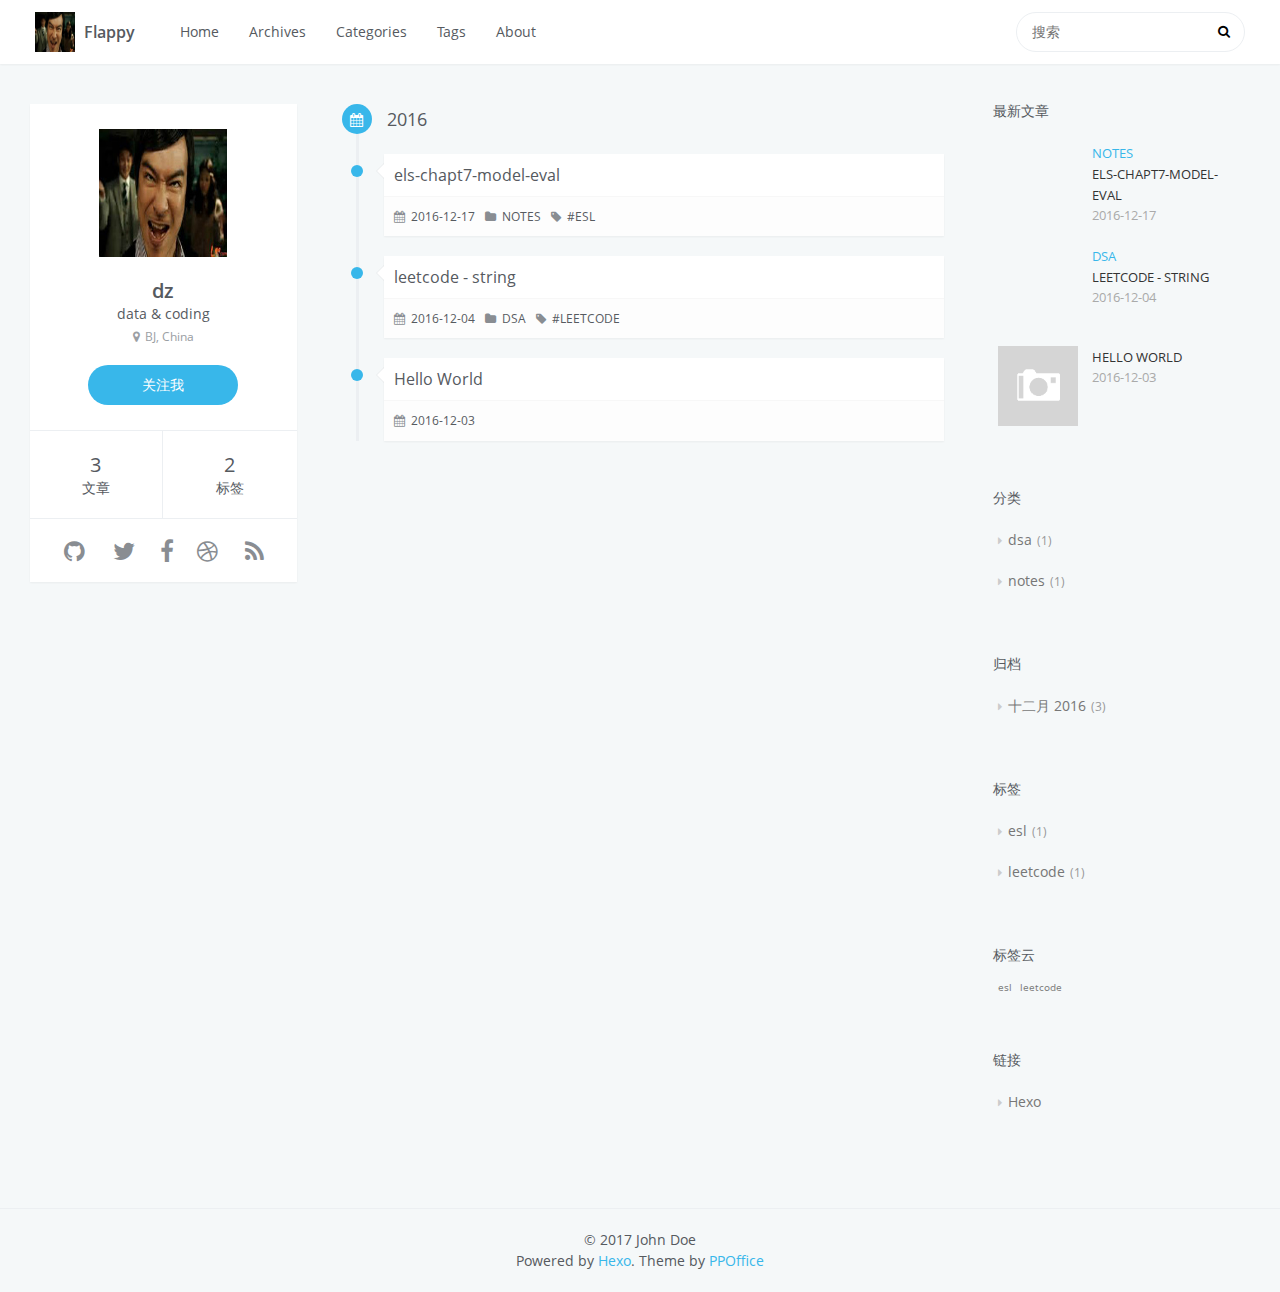
==== commit ad813dca: "Site updated: 2017-01-16 08:39:28" ====
--- a/archives/index.html
+++ b/archives/index.html
@@ -327,7 +327,7 @@
                             <a href="/2016/12/17/els-chapt7-model-eval/" class="thumbnail">
     
     
-        <span style="background-image:url(https://www.hdwallpapers.net/previews/frank-underwood-house-of-cards-659.jpg)" alt="els-chapt7-model-eval" class="thumbnail-image"></span>
+        <span style="background-image:url(https://www.hdwallpapers.net/previews/christmas-is-coming-961.jpg)" alt="els-chapt7-model-eval" class="thumbnail-image"></span>
     
 </a>
 
@@ -442,7 +442,7 @@
         <footer id="footer">
     <div class="outer">
         <div id="footer-info" class="inner">
-            &copy; 2016 John Doe<br>
+            &copy; 2017 John Doe<br>
             Powered by <a href="http://hexo.io/" target="_blank">Hexo</a>. Theme by <a href="http://github.com/ppoffice">PPOffice</a>
         </div>
     </div>
